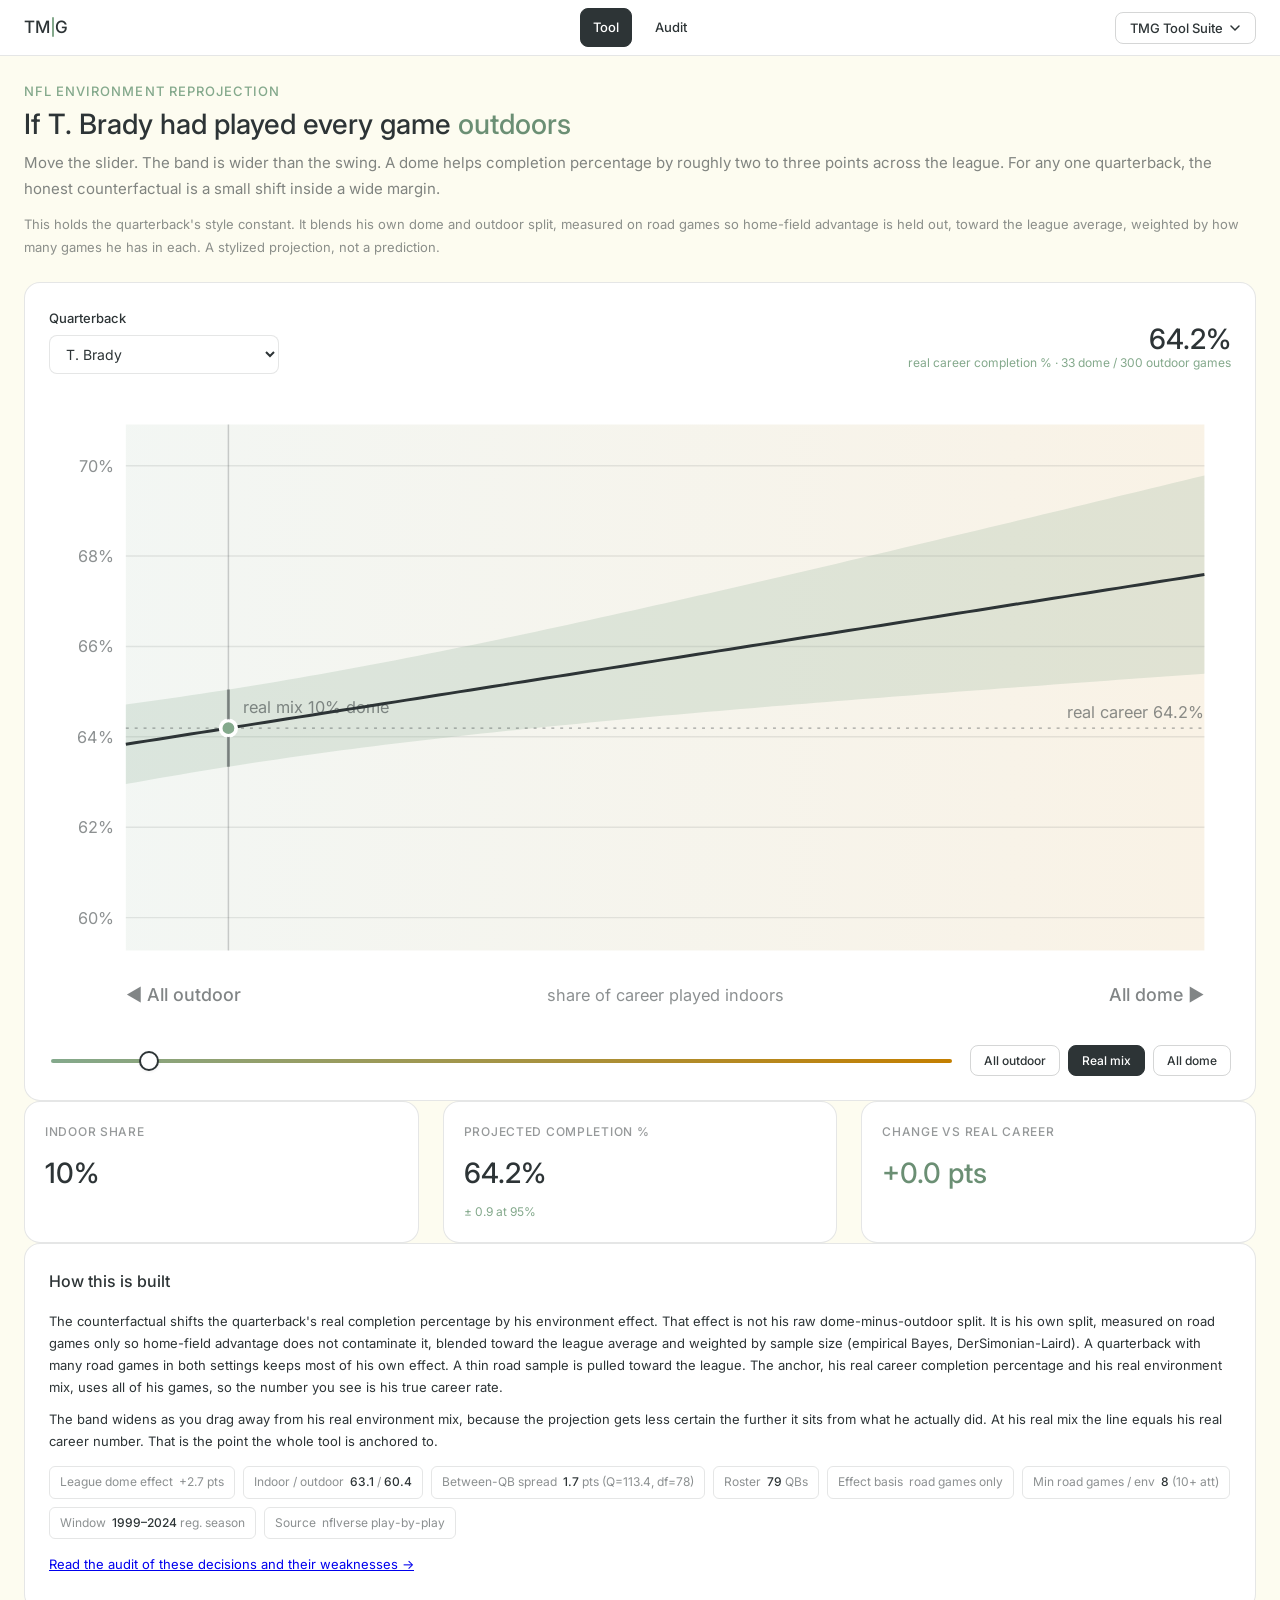
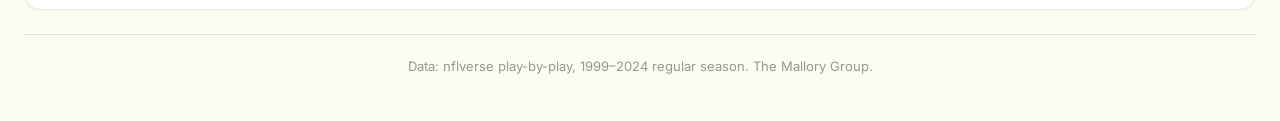
==== index.html @ bcdec2bd "Update styles for page navigation and adjust 'assume' class properties" ====
<!DOCTYPE html>
<html lang="en">
<head>
<meta charset="utf-8">
<meta name="viewport" content="width=device-width, initial-scale=1">
<title>NFL environment reprojection — The Mallory Group</title>
<link rel="preconnect" href="https://fonts.googleapis.com">
<link rel="preconnect" href="https://fonts.gstatic.com" crossorigin>
<link href="https://fonts.googleapis.com/css2?family=Inter:wght@400;500&display=swap" rel="stylesheet">

<!-- TMG design system v2.0 (tmg.css inlined for a self-contained file).
     To use the shared stylesheet instead, replace this whole <style> block with:
     <link rel="stylesheet" href="https://rmallorybpc.github.io/tmg-brand-guide/dist/tmg.css"> -->
<style id="tmg-system">
/* ============================================================
   TMG Design System — The Mallory Group
   dist/tmg.css — v2.0

   CDN usage (add to every repo <head>):
   <link rel="stylesheet" href="https://rmallorybpc.github.io/tmg-brand-guide/dist/tmg.css">

   Google Font (add above the CSS link):
   <link rel="preconnect" href="https://fonts.googleapis.com">
   <link href="https://fonts.googleapis.com/css2?family=Inter:wght@400;500&display=swap" rel="stylesheet">
   ============================================================ */


/* ── 1. Tokens ─────────────────────────────────────────────── */
:root {
  /* Palette */
  --tmg-cream:        #FDFCF0;
  --tmg-charcoal:     #2D3436;
  --tmg-sage:         #84A98C;
  --tmg-sage-hover:   #6B8F74;
  --tmg-white:        #FFFFFF;

  /* Semantic */
  --tmg-bg:           var(--tmg-cream);
  --tmg-text:         var(--tmg-charcoal);
  --tmg-accent:       var(--tmg-sage);
  --tmg-surface:      var(--tmg-white);

  /* Status */
  --tmg-success:      #2E8540;
  --tmg-warning:      #C47F00;
  --tmg-error:        #B00020;

  /* Borders */
  --tmg-border:       1px solid rgba(45, 52, 54, 0.12);
  --tmg-border-hover: 1px solid rgba(132, 169, 140, 0.50);

  /* Radii */
  --tmg-bento-radius: 16px;
  --tmg-nav-radius:   8px;
  --tmg-btn-radius:   8px;

  /* Spacing */
  --tmg-gap:          24px;
  --tmg-gap-sm:       12px;

  /* Elevation */
  --tmg-shadow-sm:    0 1px 3px rgba(45, 52, 54, 0.08);
  --tmg-shadow-md:    0 2px 8px rgba(45, 52, 54, 0.10);
}


/* ── 2. Reset & base ───────────────────────────────────────── */
*, *::before, *::after { box-sizing: border-box; }

body {
  background: var(--tmg-bg);
  color: var(--tmg-text);
  font-family: Inter, -apple-system, BlinkMacSystemFont, "Segoe UI", Roboto, "Helvetica Neue", Arial, sans-serif;
  font-size: 16px;
  line-height: 1.7;
  margin: 0;
}

:focus-visible {
  outline: 3px solid rgba(132, 169, 140, 0.40);
  outline-offset: 2px;
}

.sr-only {
  position: absolute; width: 1px; height: 1px; padding: 0;
  margin: -1px; overflow: hidden; clip: rect(0,0,0,0);
  white-space: nowrap; border: 0;
}


/* ── 3. Typography ─────────────────────────────────────────── */
.tmg-eyebrow    { font-size: 13px;  font-weight: 500; letter-spacing: 0.08em; text-transform: uppercase; color: var(--tmg-sage); margin: 0 0 4px; }
.tmg-h1         { font-size: 28px;  font-weight: 500; line-height: 1.3; color: var(--tmg-charcoal); margin: 0 0 8px; }
.tmg-h2         { font-size: 20px;  font-weight: 500; line-height: 1.3; color: var(--tmg-charcoal); margin: 0 0 6px; }
.tmg-h3         { font-size: 16px;  font-weight: 500; line-height: 1.3; color: var(--tmg-charcoal); margin: 0 0 6px; }
.tmg-body       { font-size: 16px;  font-weight: 400; line-height: 1.7; color: var(--tmg-charcoal); }
.tmg-body-sm    { font-size: 13px;  font-weight: 400; color: var(--tmg-charcoal); }
.tmg-label      { font-size: 13px;  font-weight: 500; color: var(--tmg-charcoal); }
.tmg-label-caps { font-size: 12px;  font-weight: 500; letter-spacing: 0.06em; text-transform: uppercase; color: rgba(45,52,54,0.50); }
.tmg-metric     { font-size: 28px;  font-weight: 500; color: var(--tmg-charcoal); }
.tmg-text-muted { color: rgba(45, 52, 54, 0.55); }
.tmg-text-accent{ color: var(--tmg-sage); }


/* ── 4. Navigation ─────────────────────────────────────────── */
.tmg-nav {
  position: sticky; top: 0; z-index: 100;
  background: var(--tmg-white); border-bottom: var(--tmg-border);
  padding: 0 24px; min-height: 56px;
  display: grid; grid-template-columns: 1fr auto 1fr;
  align-items: center; column-gap: 24px;
  overflow-x: auto;
}

.tmg-logo {
  justify-self: start;
  display: flex; align-items: center;
  font-size: 17px; font-weight: 500; letter-spacing: 0.02em;
  color: var(--tmg-charcoal); text-decoration: none;
}

.tmg-logo-divider {
  width: 2px; height: 20px;
  background: var(--tmg-sage); border-radius: 2px; margin: 0 1px;
}

.tmg-page-nav {
  justify-self: center;
  display: flex;
  align-items: center;
  gap: 10px;
}

.tmg-page-nav a {
  display: inline-flex;
  align-items: center;
  justify-content: center;
  padding: 7px 12px;
  border-radius: var(--tmg-btn-radius);
  border: 1px solid transparent;
  font-size: 13px;
  font-weight: 500;
  color: var(--tmg-charcoal);
  text-decoration: none;
  white-space: nowrap;
  transition: background 0.15s, border-color 0.15s, color 0.15s;
}

.tmg-page-nav a:hover {
  background: rgba(132,169,140,0.10);
  border-color: rgba(132,169,140,0.40);
  color: var(--tmg-sage-hover);
}

.tmg-page-nav a[aria-current="page"] {
  background: var(--tmg-charcoal);
  border-color: var(--tmg-charcoal);
  color: var(--tmg-white);
}

.tmg-dropdown-wrap { position: relative; justify-self: end; }

.tmg-dropdown-btn {
  background: transparent; border: 1px solid rgba(45,52,54,0.20);
  border-radius: var(--tmg-btn-radius); padding: 7px 14px;
  font-size: 13px; font-weight: 500; color: var(--tmg-charcoal);
  cursor: pointer; display: inline-flex; align-items: center; gap: 6px;
  white-space: nowrap;
  font-family: inherit; transition: background 0.15s;
}
.tmg-dropdown-btn:hover,
.tmg-dropdown-btn.open          { background: rgba(132,169,140,0.10); }
.tmg-dropdown-btn:focus-visible { outline: 3px solid rgba(132,169,140,0.35); outline-offset: 2px; }

.tmg-chevron { transition: transform 0.2s; flex-shrink: 0; }
.tmg-dropdown-btn.open .tmg-chevron { transform: rotate(180deg); }

.tmg-dropdown-menu {
  display: none; position: absolute; right: 0; top: calc(100% + 6px);
  background: var(--tmg-white); border: var(--tmg-border);
  border-radius: 10px; padding: 6px; min-width: 220px;
  z-index: 200; box-shadow: var(--tmg-shadow-md);
}
.tmg-dropdown-menu.open { display: block; }

.tmg-dropdown-menu a {
  display: block; padding: 8px 12px; border-radius: 6px;
  font-size: 13px; color: var(--tmg-charcoal); text-decoration: none;
  transition: background 0.12s, color 0.12s;
}
.tmg-dropdown-menu a:hover          { background: rgba(132,169,140,0.12); color: var(--tmg-sage-hover); }
.tmg-dropdown-menu a:focus-visible  { outline: 2px solid var(--tmg-sage); outline-offset: -2px; border-radius: 6px; }

@media (max-width: 900px) {
  .tmg-nav {
    grid-template-columns: auto 1fr auto;
    column-gap: 12px;
    padding: 0 16px;
  }

  .tmg-page-nav { gap: 8px; }

  .tmg-page-nav a,
  .tmg-dropdown-btn {
    font-size: 12px;
    padding: 6px 10px;
  }
}


/* ── 5. Layout ─────────────────────────────────────────────── */
.tmg-page {
  background: var(--tmg-bg);
  min-height: 100vh;
  padding: var(--tmg-gap);
}

.tmg-container {
  max-width: 1280px;
  margin: 0 auto;
}

.tmg-bento-grid {
  display: grid;
  grid-template-columns: repeat(auto-fit, minmax(280px, 1fr));
  gap: var(--tmg-gap);
}

.tmg-page-header { margin-bottom: var(--tmg-gap); }
.tmg-page-title  { font-size: 28px; font-weight: 500; color: var(--tmg-charcoal); margin: 0 0 8px; line-height: 1.3; }
.tmg-page-desc   { font-size: 15px; color: rgba(45,52,54,0.60); margin: 0; }

.tmg-footer {
  padding: 20px 24px; text-align: center;
  font-size: 13px; color: rgba(45,52,54,0.50);
  border-top: var(--tmg-border); margin-top: var(--tmg-gap);
}


/* ── 6. Cards ──────────────────────────────────────────────── */
.tmg-card {
  background: var(--tmg-white);
  border: var(--tmg-border);
  border-radius: var(--tmg-bento-radius);
  padding: 20px;
}

.tmg-card-wide {
  background: var(--tmg-white);
  border: var(--tmg-border);
  border-radius: var(--tmg-bento-radius);
  padding: 24px;
  grid-column: 1 / -1;
}

.tmg-card-label { font-size: 12px; font-weight: 500; text-transform: uppercase; letter-spacing: 0.06em; color: rgba(45,52,54,0.50); margin: 0 0 8px; }
.tmg-card-title { font-size: 16px; font-weight: 500; color: var(--tmg-charcoal); margin: 0 0 14px; }
.tmg-card-value { font-size: 28px; font-weight: 500; color: var(--tmg-charcoal); margin: 0 0 4px; }
.tmg-card-sub   { font-size: 12px; color: var(--tmg-sage); margin: 0; }
.tmg-trend-up   { color: var(--tmg-success); font-size: 13px; font-weight: 500; }
.tmg-trend-down { color: var(--tmg-error);   font-size: 13px; font-weight: 500; }


/* ── 7. Buttons ────────────────────────────────────────────── */
.tmg-btn {
  background: var(--tmg-charcoal); color: var(--tmg-white);
  border: none; border-radius: var(--tmg-btn-radius);
  padding: 10px 16px; font-size: 13px; font-weight: 500;
  cursor: pointer; display: inline-flex; align-items: center; gap: 6px;
  font-family: inherit; transition: background 0.15s;
}
.tmg-btn:hover          { background: #3D4446; }
.tmg-btn:active         { transform: scale(0.98); }
.tmg-btn:focus-visible  { outline: 3px solid rgba(45,52,54,0.20); outline-offset: 2px; }

.tmg-btn-ghost {
  background: transparent; color: var(--tmg-charcoal);
  border: 1px solid rgba(45,52,54,0.20); border-radius: var(--tmg-btn-radius);
  padding: 10px 16px; font-size: 13px; font-weight: 500;
  cursor: pointer; display: inline-flex; align-items: center; gap: 6px;
  font-family: inherit; transition: border-color 0.15s, color 0.15s;
}
.tmg-btn-ghost:hover         { border-color: var(--tmg-sage); color: var(--tmg-sage-hover); }
.tmg-btn-ghost:active        { transform: scale(0.98); }
.tmg-btn-ghost:focus-visible { outline: 3px solid rgba(132,169,140,0.35); outline-offset: 2px; }


/* ── 8. Tables ─────────────────────────────────────────────── */
.tmg-table { width: 100%; border-collapse: collapse; font-size: 13px; }

.tmg-table th {
  background: rgba(132,169,140,0.15); color: var(--tmg-charcoal);
  font-weight: 500; font-size: 12px; text-transform: uppercase;
  letter-spacing: 0.04em; padding: 9px 14px; text-align: left;
  border-bottom: 1px solid rgba(132,169,140,0.25);
}

.tmg-table td {
  padding: 9px 14px;
  border-bottom: 1px solid rgba(45,52,54,0.07);
  color: var(--tmg-charcoal);
}

.tmg-table tr:last-child td { border-bottom: none; }
.tmg-table tr:hover td      { background: rgba(132,169,140,0.04); }


/* ── 9. Form inputs ────────────────────────────────────────── */
.tmg-input,
.tmg-select,
.tmg-textarea {
  width: 100%; background: var(--tmg-white); color: var(--tmg-charcoal);
  border: var(--tmg-border); border-radius: var(--tmg-btn-radius);
  padding: 9px 12px; font-size: 14px; font-family: inherit;
  transition: border-color 0.15s, box-shadow 0.15s; box-sizing: border-box;
}
.tmg-input:focus,
.tmg-select:focus,
.tmg-textarea:focus {
  outline: none; border-color: var(--tmg-sage);
  box-shadow: 0 0 0 3px rgba(132,169,140,0.15);
}
.tmg-input::placeholder { color: rgba(45,52,54,0.35); }

.tmg-field-label {
  display: block; font-size: 13px; font-weight: 500;
  color: var(--tmg-charcoal); margin-bottom: 6px;
}

</style>

<!-- Page-specific styles. No body background, color, or font-family here: tmg.css owns those. -->
<style>
  .env       { color: var(--tmg-warning); }   /* dome */
  .env.out   { color: var(--tmg-sage-hover); } /* outdoor */

  .assume { font-size: 13px; color: rgba(45,52,54,0.55); max-width: none; margin: 12px 0 0; }

  .controls { display: flex; flex-wrap: wrap; gap: 16px 24px; align-items: flex-end; margin-bottom: 18px; }
  .field    { min-width: 230px; }
  .real     { margin-left: auto; text-align: right; }
  .real #real-comp { line-height: 1; }
  @media (max-width: 560px){ .real { margin-left: 0; text-align: left; } }

  svg#chart { display: block; width: 100%; height: auto; }
  .axlabel { font-family: Inter, sans-serif; font-size: 11px; fill: rgba(45,52,54,0.55); }
  .axend   { font-family: Inter, sans-serif; font-weight: 500; font-size: 12px; fill: rgba(45,52,54,0.60); }
  .reftext { font-family: Inter, sans-serif; font-size: 11px; fill: rgba(45,52,54,0.55); }

  .sliderrow { display: flex; align-items: center; gap: 16px; flex-wrap: wrap; margin-top: 18px; }
  #slider {
    -webkit-appearance: none; appearance: none; flex: 1; min-width: 180px;
    height: 4px; border-radius: 3px; cursor: pointer;
    background: linear-gradient(90deg, var(--tmg-sage), var(--tmg-warning));
  }
  #slider::-webkit-slider-thumb {
    -webkit-appearance: none; width: 20px; height: 20px; border-radius: 50%;
    background: #fff; border: 2px solid var(--tmg-charcoal); box-shadow: var(--tmg-shadow-sm); cursor: pointer;
  }
  #slider::-moz-range-thumb {
    width: 20px; height: 20px; border-radius: 50%;
    background: #fff; border: 2px solid var(--tmg-charcoal); cursor: pointer;
  }
  .chips { display: flex; gap: 8px; flex-wrap: wrap; }
  .chip  { padding: 7px 13px; font-size: 12px; }
  .chip[aria-pressed="true"] { background: var(--tmg-charcoal); color: #fff; border-color: var(--tmg-charcoal); }

  #ro-delta { color: var(--tmg-sage-hover); }

  .facts { display: flex; flex-wrap: wrap; gap: 8px; margin-top: 14px; }
  .fact  { font-size: 12px; color: rgba(45,52,54,0.55); border: var(--tmg-border); border-radius: 6px; padding: 5px 10px; }
  .fact b { color: var(--tmg-charcoal); font-weight: 500; }

  .method-note { margin-top: 0; }
  .method-note p { margin: 0 0 10px; }
</style>
</head>
<body>

<nav class="tmg-nav" role="banner">
  <div class="tmg-logo" aria-label="The Mallory Group">
    <span>TM</span>
    <div class="tmg-logo-divider" aria-hidden="true"></div>
    <span>G</span>
  </div>
  <div class="tmg-page-nav" aria-label="Page navigation">
    <a href="index.html" aria-current="page">Tool</a>
    <a href="audit.html">Audit</a>
  </div>
  <div class="tmg-dropdown-wrap">
    <button class="tmg-dropdown-btn" id="tmgDdBtn"
            aria-haspopup="true" aria-expanded="false" aria-controls="tmgDdMenu">
      TMG Tool Suite
      <svg class="tmg-chevron" viewBox="0 0 12 12" fill="none" width="12" height="12" aria-hidden="true">
        <path d="M2 4l4 4 4-4" stroke="currentColor" stroke-width="1.5" stroke-linecap="round"/>
      </svg>
    </button>
    <div class="tmg-dropdown-menu" id="tmgDdMenu" role="menu">
      <a href="https://rmallorybpc.github.io/nhl-free-agency-research/welcome.html" target="_blank" rel="noreferrer" role="menuitem">NHL Free Agency Research</a>
      <a href="https://rmallorybpc.github.io/nflanalysis/dashboard/src/findings.html?season=2022&team_id=PHI" target="_blank" rel="noreferrer" role="menuitem">NFL Analysis</a>
      <a href="https://rmallorybpc.github.io/nba-research-project/" target="_blank" rel="noreferrer" role="menuitem">NBA Supermax Research</a>
      <a href="https://rmallorybpc.github.io/nhl-play-for-contract/" target="_blank" rel="noreferrer" role="menuitem">NHL Play for Contract</a>
      <a href="https://rmallorybpc.github.io/talent-portability-research/" target="_blank" rel="noreferrer" role="menuitem">Talent Portability Research</a>
      <a href="https://rmallorybpc.github.io/external-hire-premium/" target="_blank" rel="noreferrer" role="menuitem">External Hire Premium</a>
      <a href="https://rmallorybpc.github.io/nfl-coach-continuity/" target="_blank" rel="noreferrer" role="menuitem">NFL Coach Continuity</a>
      <a href="https://rmallorybpc.github.io/recipes/" target="_blank" rel="noreferrer" role="menuitem">Recipe Book</a>
      <a href="https://rmallorybpc.github.io/pdf-multi-agent-analysis/" target="_blank" rel="noreferrer" role="menuitem">PDF Multi-Agent Analysis</a>
      <a href="https://content-integrity-audit.pages.dev/" target="_blank" rel="noreferrer" role="menuitem">Content Integrity</a>
      <a href="https://rmallorybpc.github.io/housing-market-intel/" target="_blank" rel="noreferrer" role="menuitem">Housing Market Intel</a>
      <a href="https://rmallorybpc.github.io/real-estate-report/" target="_blank" rel="noreferrer" role="menuitem">Real Estate Report</a>
    </div>
  </div>
</nav>

<div class="tmg-page tmg-container">

  <div class="tmg-page-header">
    <p class="tmg-eyebrow">NFL environment reprojection</p>
    <h1 class="tmg-page-title" id="headline">If <span id="hl-name">Tom Brady</span> had played every game <span id="hl-env" class="env">in a dome</span></h1>
    <p class="tmg-page-desc">Move the slider. The band is wider than the swing. A dome helps completion percentage by roughly two to three points across the league. For any one quarterback, the honest counterfactual is a small shift inside a wide margin.</p>
    <p class="assume">This holds the quarterback's style constant. It blends his own dome and outdoor split, measured on road games so home-field advantage is held out, toward the league average, weighted by how many games he has in each. A stylized projection, not a prediction.</p>
  </div>

  <div class="tmg-card-wide" role="region" aria-label="Counterfactual completion chart">
    <div class="controls">
      <div class="field">
        <label class="tmg-field-label" for="qb">Quarterback</label>
        <select id="qb" class="tmg-select" aria-label="Choose a quarterback"></select>
      </div>
      <div class="real">
        <div class="tmg-metric" id="real-comp">--</div>
        <div class="tmg-card-sub" id="real-sub">real career completion %</div>
      </div>
    </div>
    <svg id="chart" viewBox="0 0 800 430" role="img" aria-label="Projected completion percentage across environment mix, with an uncertainty band that narrows at the quarterback's real environment mix"></svg>
    <div class="sliderrow">
      <input id="slider" type="range" min="0" max="100" value="50" step="1" aria-label="Share of career played indoors">
      <div class="chips" role="group" aria-label="Quick set environment">
        <button class="chip tmg-btn-ghost" data-set="out">All outdoor</button>
        <button class="chip tmg-btn-ghost" data-set="real">Real mix</button>
        <button class="chip tmg-btn-ghost" data-set="dome">All dome</button>
      </div>
    </div>
  </div>

  <div class="tmg-bento-grid">
    <div class="tmg-card" role="group" aria-label="Indoor share">
      <div class="tmg-card-label">Indoor share</div>
      <div class="tmg-card-value" id="ro-share">--</div>
    </div>
    <div class="tmg-card" role="group" aria-label="Projected completion percentage">
      <div class="tmg-card-label">Projected completion %</div>
      <div class="tmg-card-value" id="ro-proj">--</div>
      <div class="tmg-card-sub" id="ro-band"></div>
    </div>
    <div class="tmg-card" role="group" aria-label="Change versus real career">
      <div class="tmg-card-label">Change vs real career</div>
      <div class="tmg-card-value" id="ro-delta">--</div>
    </div>
  </div>

  <div class="tmg-card-wide method-note">
    <h2 class="tmg-card-title">How this is built</h2>
    <p class="tmg-body-sm">The counterfactual shifts the quarterback's real completion percentage by his environment effect. That effect is not his raw dome-minus-outdoor split. It is his own split, measured on road games only so home-field advantage does not contaminate it, blended toward the league average and weighted by sample size (empirical Bayes, DerSimonian-Laird). A quarterback with many road games in both settings keeps most of his own effect. A thin road sample is pulled toward the league. The anchor, his real career completion percentage and his real environment mix, uses all of his games, so the number you see is his true career rate.</p>
    <p class="tmg-body-sm">The band widens as you drag away from his real environment mix, because the projection gets less certain the further it sits from what he actually did. At his real mix the line equals his real career number. That is the point the whole tool is anchored to.</p>
    <div class="facts" id="facts"></div>
    <p class="tmg-body-sm" style="margin-top:14px"><a href="audit.html">Read the audit of these decisions and their weaknesses &#8594;</a></p>
  </div>

  <footer class="tmg-footer">Data: nflverse play-by-play, 1999&ndash;2024 regular season. The Mallory Group.</footer>
</div>

<script>
// TMG global nav dropdown (brand guide section 6)
(function () {
  const btn  = document.getElementById('tmgDdBtn');
  const menu = document.getElementById('tmgDdMenu');
  if (!btn || !menu) return;
  btn.addEventListener('click', function (e) {
    e.stopPropagation();
    const isOpen = menu.classList.toggle('open');
    btn.classList.toggle('open', isOpen);
    btn.setAttribute('aria-expanded', String(isOpen));
  });
  document.addEventListener('click', function () {
    menu.classList.remove('open'); btn.classList.remove('open');
    btn.setAttribute('aria-expanded', 'false');
  });
  document.addEventListener('keydown', function (e) {
    if (e.key === 'Escape') {
      menu.classList.remove('open'); btn.classList.remove('open');
      btn.setAttribute('aria-expanded', 'false'); btn.focus();
    }
  });
})();
</script>

<script>
const MODEL = {
 "meta": {
  "season_start": 1999,
  "season_end": 2024,
  "min_att_per_game": 10,
  "min_games_per_env": 8,
  "road_only": true,
  "season_type": "regular season",
  "n_players": 79
 },
 "league": {
  "c_in": 0.6306,
  "c_out": 0.60399,
  "d_league": 0.02661,
  "var_between": 0.00028615482370681727,
  "sd_between": 0.01692,
  "Q": 113.4,
  "Q_df": 78
 },
 "players": [
  {
   "id": "00-0019596",
   "name": "T.Brady",
   "c_all": 0.64193,
   "p_in": 0.0951,
   "c_in_obs": 0.67857,
   "c_out_obs": 0.63193,
   "d_obs": 0.04664,
   "d_hat": 0.03756,
   "se_dhat": 0.01139,
   "se_c_all": 0.00436,
   "w": 0.547,
   "games_in": 33,
   "games_out": 300,
   "rd_in": 33,
   "rd_out": 134
  },
  {
   "id": "00-0020531",
   "name": "D.Brees",
   "c_all": 0.67588,
   "p_in": 0.5577,
   "c_in_obs": 0.68161,
   "c_out_obs": 0.66004,
   "d_obs": 0.02157,
   "d_hat": 0.02366,
   "se_dhat": 0.01088,
   "se_c_all": 0.00455,
   "w": 0.586,
   "games_in": 153,
   "games_out": 131,
   "rd_in": 39,
   "rd_out": 101
  },
  {
   "id": "00-0010346",
   "name": "P.Manning",
   "c_all": 0.65701,
   "p_in": 0.4086,
   "c_in_obs": 0.69055,
   "c_out_obs": 0.64424,
   "d_obs": 0.04631,
   "d_hat": 0.03501,
   "se_dhat": 0.01281,
   "se_c_all": 0.00506,
   "w": 0.426,
   "games_in": 104,
   "games_out": 142,
   "rd_in": 18,
   "rd_out": 106
  },
  {
   "id": "00-0022924",
   "name": "B.Roethlisberger",
   "c_all": 0.64107,
   "p_in": 0.0755,
   "c_in_obs": 0.66459,
   "c_out_obs": 0.63008,
   "d_obs": 0.03451,
   "d_hat": 0.02985,
   "se_dhat": 0.01299,
   "se_c_all": 0.00521,
   "w": 0.41,
   "games_in": 20,
   "games_out": 229,
   "rd_in": 20,
   "rd_out": 105
  },
  {
   "id": "00-0026143",
   "name": "M.Ryan",
   "c_all": 0.65323,
   "p_in": 0.5673,
   "c_in_obs": 0.64116,
   "c_out_obs": 0.6388,
   "d_obs": 0.00236,
   "d_hat": 0.01344,
   "se_dhat": 0.01143,
   "se_c_all": 0.00517,
   "w": 0.543,
   "games_in": 132,
   "games_out": 100,
   "rd_in": 36,
   "rd_out": 84
  },
  {
   "id": "00-0023459",
   "name": "A.Rodgers",
   "c_all": 0.64847,
   "p_in": 0.1752,
   "c_in_obs": 0.66068,
   "c_out_obs": 0.62152,
   "d_obs": 0.03915,
   "d_hat": 0.03343,
   "se_dhat": 0.01142,
   "se_c_all": 0.00525,
   "w": 0.544,
   "games_in": 42,
   "games_out": 198,
   "rd_in": 42,
   "rd_out": 80
  },
  {
   "id": "00-0026498",
   "name": "M.Stafford",
   "c_all": 0.63089,
   "p_in": 0.661,
   "c_in_obs": 0.63572,
   "c_out_obs": 0.61804,
   "d_obs": 0.01768,
   "d_hat": 0.02199,
   "se_dhat": 0.01175,
   "se_c_all": 0.00533,
   "w": 0.517,
   "games_in": 146,
   "games_out": 75,
   "rd_in": 35,
   "rd_out": 75
  },
  {
   "id": "00-0022942",
   "name": "P.Rivers",
   "c_all": 0.64687,
   "p_in": 0.0956,
   "c_in_obs": 0.64188,
   "c_out_obs": 0.63908,
   "d_obs": 0.0028,
   "d_hat": 0.01809,
   "se_dhat": 0.01356,
   "se_c_all": 0.00529,
   "w": 0.358,
   "games_in": 22,
   "games_out": 219,
   "rd_in": 14,
   "rd_out": 106
  },
  {
   "id": "00-0022803",
   "name": "E.Manning",
   "c_all": 0.60209,
   "p_in": 0.1287,
   "c_in_obs": 0.65583,
   "c_out_obs": 0.59234,
   "d_obs": 0.06349,
   "d_hat": 0.04467,
   "se_dhat": 0.01209,
   "se_c_all": 0.00543,
   "w": 0.49,
   "games_in": 29,
   "games_out": 205,
   "rd_in": 29,
   "rd_out": 87
  },
  {
   "id": "00-0026158",
   "name": "J.Flacco",
   "c_all": 0.61534,
   "p_in": 0.0998,
   "c_in_obs": 0.58639,
   "c_out_obs": 0.60932,
   "d_obs": -0.02293,
   "d_hat": 0.00872,
   "se_dhat": 0.01352,
   "se_c_all": 0.00592,
   "w": 0.361,
   "games_in": 18,
   "games_out": 173,
   "rd_in": 15,
   "rd_out": 80
  },
  {
   "id": "00-0005106",
   "name": "B.Favre",
   "c_all": 0.61911,
   "p_in": 0.2348,
   "c_in_obs": 0.65478,
   "c_out_obs": 0.60235,
   "d_obs": 0.05243,
   "d_hat": 0.0388,
   "se_dhat": 0.01229,
   "se_c_all": 0.00606,
   "w": 0.472,
   "games_in": 41,
   "games_out": 146,
   "rd_in": 28,
   "rd_out": 66
  },
  {
   "id": "00-0021429",
   "name": "C.Palmer",
   "c_all": 0.62286,
   "p_in": 0.2695,
   "c_in_obs": 0.62416,
   "c_out_obs": 0.6133,
   "d_obs": 0.01086,
   "d_hat": 0.02079,
   "se_dhat": 0.01343,
   "se_c_all": 0.0061,
   "w": 0.37,
   "games_in": 47,
   "games_out": 133,
   "rd_in": 17,
   "rd_out": 72
  },
  {
   "id": "00-0029263",
   "name": "R.Wilson",
   "c_all": 0.64432,
   "p_in": 0.1641,
   "c_in_obs": 0.64813,
   "c_out_obs": 0.65073,
   "d_obs": -0.0026,
   "d_hat": 0.01322,
   "se_dhat": 0.01245,
   "se_c_all": 0.00617,
   "w": 0.458,
   "games_in": 33,
   "games_out": 166,
   "rd_in": 33,
   "rd_out": 68
  },
  {
   "id": "00-0031280",
   "name": "D.Carr",
   "c_all": 0.64817,
   "p_in": 0.3268,
   "c_in_obs": 0.64387,
   "c_out_obs": 0.6333,
   "d_obs": 0.01057,
   "d_hat": 0.02021,
   "se_dhat": 0.01311,
   "se_c_all": 0.00627,
   "w": 0.399,
   "games_in": 57,
   "games_out": 111,
   "rd_in": 22,
   "rd_out": 64
  },
  {
   "id": "00-0029604",
   "name": "K.Cousins",
   "c_all": 0.66608,
   "p_in": 0.4579,
   "c_in_obs": 0.67625,
   "c_out_obs": 0.64829,
   "d_obs": 0.02796,
   "d_hat": 0.02719,
   "se_dhat": 0.01281,
   "se_c_all": 0.00628,
   "w": 0.426,
   "games_in": 74,
   "games_out": 87,
   "rd_in": 23,
   "rd_out": 57
  },
  {
   "id": "00-0027973",
   "name": "A.Dalton",
   "c_all": 0.62489,
   "p_in": 0.1551,
   "c_in_obs": 0.6673,
   "c_out_obs": 0.61445,
   "d_obs": 0.05285,
   "d_hat": 0.03591,
   "se_dhat": 0.01359,
   "se_c_all": 0.00646,
   "w": 0.355,
   "games_in": 27,
   "games_out": 142,
   "rd_in": 15,
   "rd_out": 69
  },
  {
   "id": "00-0011022",
   "name": "D.McNabb",
   "c_all": 0.58821,
   "p_in": 0.0933,
   "c_in_obs": 0.61205,
   "c_out_obs": 0.57578,
   "d_obs": 0.03626,
   "d_hat": 0.02947,
   "se_dhat": 0.0142,
   "se_c_all": 0.00671,
   "w": 0.296,
   "games_in": 15,
   "games_out": 147,
   "rd_in": 12,
   "rd_out": 68
  },
  {
   "id": "00-0007091",
   "name": "M.Hasselbeck",
   "c_all": 0.60393,
   "p_in": 0.1975,
   "c_in_obs": 0.62346,
   "c_out_obs": 0.58306,
   "d_obs": 0.0404,
   "d_hat": 0.03257,
   "se_dhat": 0.01275,
   "se_c_all": 0.00673,
   "w": 0.432,
   "games_in": 31,
   "games_out": 132,
   "rd_in": 29,
   "rd_out": 57
  },
  {
   "id": "00-0023436",
   "name": "A.Smith",
   "c_all": 0.62474,
   "p_in": 0.1555,
   "c_in_obs": 0.63197,
   "c_out_obs": 0.61737,
   "d_obs": 0.0146,
   "d_hat": 0.02169,
   "se_dhat": 0.013,
   "se_c_all": 0.00672,
   "w": 0.41,
   "games_in": 27,
   "games_out": 143,
   "rd_in": 27,
   "rd_out": 61
  },
  {
   "id": "00-0023682",
   "name": "R.Fitzpatrick",
   "c_all": 0.6066,
   "p_in": 0.1875,
   "c_in_obs": 0.60963,
   "c_out_obs": 0.6028,
   "d_obs": 0.00684,
   "d_hat": 0.01959,
   "se_dhat": 0.01358,
   "se_c_all": 0.00689,
   "w": 0.355,
   "games_in": 30,
   "games_out": 125,
   "rd_in": 19,
   "rd_out": 60
  },
  {
   "id": "00-0024226",
   "name": "J.Cutler",
   "c_all": 0.61722,
   "p_in": 0.1441,
   "c_in_obs": 0.62006,
   "c_out_obs": 0.60536,
   "d_obs": 0.0147,
   "d_hat": 0.02212,
   "se_dhat": 0.01335,
   "se_c_all": 0.00693,
   "w": 0.378,
   "games_in": 21,
   "games_out": 128,
   "rd_in": 21,
   "rd_out": 50
  },
  {
   "id": "00-0029701",
   "name": "R.Tannehill",
   "c_all": 0.64158,
   "p_in": 0.1052,
   "c_in_obs": 0.63347,
   "c_out_obs": 0.64259,
   "d_obs": -0.00912,
   "d_hat": 0.01488,
   "se_dhat": 0.01386,
   "se_c_all": 0.00694,
   "w": 0.328,
   "games_in": 17,
   "games_out": 135,
   "rd_in": 17,
   "rd_out": 57
  },
  {
   "id": "00-0003292",
   "name": "K.Collins",
   "c_all": 0.5691,
   "p_in": 0.1086,
   "c_in_obs": 0.63229,
   "c_out_obs": 0.55829,
   "d_obs": 0.074,
   "d_hat": 0.04109,
   "se_dhat": 0.0141,
   "se_c_all": 0.0072,
   "w": 0.306,
   "games_in": 16,
   "games_out": 123,
   "rd_in": 14,
   "rd_out": 57
  },
  {
   "id": "00-0033106",
   "name": "J.Goff",
   "c_all": 0.6533,
   "p_in": 0.4743,
   "c_in_obs": 0.66878,
   "c_out_obs": 0.62193,
   "d_obs": 0.04685,
   "d_hat": 0.03462,
   "se_dhat": 0.01315,
   "se_c_all": 0.00697,
   "w": 0.396,
   "games_in": 64,
   "games_out": 70,
   "rd_in": 23,
   "rd_out": 43
  },
  {
   "id": "00-0027939",
   "name": "C.Newton",
   "c_all": 0.59719,
   "p_in": 0.1875,
   "c_in_obs": 0.61593,
   "c_out_obs": 0.5863,
   "d_obs": 0.02963,
   "d_hat": 0.02779,
   "se_dhat": 0.01321,
   "se_c_all": 0.00732,
   "w": 0.39,
   "games_in": 27,
   "games_out": 118,
   "rd_in": 27,
   "rd_out": 44
  },
  {
   "id": "00-0021678",
   "name": "T.Romo",
   "c_all": 0.65119,
   "p_in": 0.3922,
   "c_in_obs": 0.6768,
   "c_out_obs": 0.64475,
   "d_obs": 0.03204,
   "d_hat": 0.02814,
   "se_dhat": 0.01434,
   "se_c_all": 0.00724,
   "w": 0.281,
   "games_in": 48,
   "games_out": 78,
   "rd_in": 11,
   "rd_out": 53
  },
  {
   "id": "00-0009311",
   "name": "J.Kitna",
   "c_all": 0.60061,
   "p_in": 0.3526,
   "c_in_obs": 0.6618,
   "c_out_obs": 0.58978,
   "d_obs": 0.07202,
   "d_hat": 0.04098,
   "se_dhat": 0.01399,
   "se_c_all": 0.00753,
   "w": 0.316,
   "games_in": 44,
   "games_out": 82,
   "rd_in": 14,
   "rd_out": 49
  },
  {
   "id": "00-0033873",
   "name": "P.Mahomes",
   "c_all": 0.66412,
   "p_in": 0.1442,
   "c_in_obs": 0.68159,
   "c_out_obs": 0.67425,
   "d_obs": 0.00734,
   "d_hat": 0.01966,
   "se_dhat": 0.01352,
   "se_c_all": 0.0073,
   "w": 0.361,
   "games_in": 15,
   "games_out": 97,
   "rd_in": 15,
   "rd_out": 42
  },
  {
   "id": "00-0033077",
   "name": "D.Prescott",
   "c_all": 0.66571,
   "p_in": 0.5719,
   "c_in_obs": 0.68593,
   "c_out_obs": 0.64935,
   "d_obs": 0.03658,
   "d_hat": 0.02958,
   "se_dhat": 0.01418,
   "se_c_all": 0.00731,
   "w": 0.298,
   "games_in": 71,
   "games_out": 50,
   "rd_in": 13,
   "rd_out": 47
  },
  {
   "id": "00-0017200",
   "name": "K.Warner",
   "c_all": 0.65444,
   "p_in": 0.4406,
   "c_in_obs": 0.65764,
   "c_out_obs": 0.64072,
   "d_obs": 0.01692,
   "d_hat": 0.02341,
   "se_dhat": 0.01384,
   "se_c_all": 0.00751,
   "w": 0.331,
   "games_in": 55,
   "games_out": 62,
   "rd_in": 19,
   "rd_out": 46
  },
  {
   "id": "00-0005755",
   "name": "J.Garcia",
   "c_all": 0.61421,
   "p_in": 0.1943,
   "c_in_obs": 0.62081,
   "c_out_obs": 0.61293,
   "d_obs": 0.00788,
   "d_hat": 0.02045,
   "se_dhat": 0.01386,
   "se_c_all": 0.00805,
   "w": 0.329,
   "games_in": 23,
   "games_out": 94,
   "rd_in": 19,
   "rd_out": 38
  },
  {
   "id": "00-0034857",
   "name": "J.Allen",
   "c_all": 0.63054,
   "p_in": 0.1301,
   "c_in_obs": 0.66368,
   "c_out_obs": 0.62991,
   "d_obs": 0.03377,
   "d_hat": 0.02877,
   "se_dhat": 0.01413,
   "se_c_all": 0.00801,
   "w": 0.302,
   "games_in": 15,
   "games_out": 94,
   "rd_in": 14,
   "rd_out": 40
  },
  {
   "id": "00-0034855",
   "name": "B.Mayfield",
   "c_all": 0.63126,
   "p_in": 0.1674,
   "c_in_obs": 0.66012,
   "c_out_obs": 0.60887,
   "d_obs": 0.05124,
   "d_hat": 0.03425,
   "se_dhat": 0.01405,
   "se_c_all": 0.00825,
   "w": 0.31,
   "games_in": 18,
   "games_out": 88,
   "rd_in": 16,
   "rd_out": 38
  },
  {
   "id": "00-0011024",
   "name": "S.McNair",
   "c_all": 0.61349,
   "p_in": 0.073,
   "c_in_obs": 0.65462,
   "c_out_obs": 0.59472,
   "d_obs": 0.0599,
   "d_hat": 0.03363,
   "se_dhat": 0.01503,
   "se_c_all": 0.00834,
   "w": 0.211,
   "games_in": 9,
   "games_out": 103,
   "rd_in": 9,
   "rd_out": 48
  },
  {
   "id": "00-0008442",
   "name": "B.Johnson",
   "c_all": 0.61343,
   "p_in": 0.2455,
   "c_in_obs": 0.59615,
   "c_out_obs": 0.61506,
   "d_obs": -0.01891,
   "d_hat": 0.01357,
   "se_dhat": 0.01429,
   "se_c_all": 0.00837,
   "w": 0.287,
   "games_in": 26,
   "games_out": 76,
   "rd_in": 14,
   "rd_out": 37
  },
  {
   "id": "00-0032950",
   "name": "C.Wentz",
   "c_all": 0.62086,
   "p_in": 0.177,
   "c_in_obs": 0.64456,
   "c_out_obs": 0.59798,
   "d_obs": 0.04658,
   "d_hat": 0.0319,
   "se_dhat": 0.0145,
   "se_c_all": 0.00838,
   "w": 0.265,
   "games_in": 18,
   "games_out": 77,
   "rd_in": 11,
   "rd_out": 37
  },
  {
   "id": "00-0029668",
   "name": "A.Luck",
   "c_all": 0.60478,
   "p_in": 0.4487,
   "c_in_obs": 0.55758,
   "c_out_obs": 0.60583,
   "d_obs": -0.04826,
   "d_hat": 0.00894,
   "se_dhat": 0.01479,
   "se_c_all": 0.0085,
   "w": 0.236,
   "games_in": 40,
   "games_out": 46,
   "rd_in": 9,
   "rd_out": 34
  },
  {
   "id": "00-0022787",
   "name": "M.Schaub",
   "c_all": 0.64132,
   "p_in": 0.4196,
   "c_in_obs": 0.62069,
   "c_out_obs": 0.64877,
   "d_obs": -0.02808,
   "d_hat": 0.01274,
   "se_dhat": 0.01461,
   "se_c_all": 0.00835,
   "w": 0.254,
   "games_in": 41,
   "games_out": 57,
   "rd_in": 9,
   "rd_out": 41
  },
  {
   "id": "00-0003739",
   "name": "D.Culpepper",
   "c_all": 0.62804,
   "p_in": 0.5812,
   "c_in_obs": 0.66897,
   "c_out_obs": 0.59564,
   "d_obs": 0.07332,
   "d_hat": 0.04012,
   "se_dhat": 0.01426,
   "se_c_all": 0.00854,
   "w": 0.289,
   "games_in": 61,
   "games_out": 41,
   "rd_in": 14,
   "rd_out": 37
  },
  {
   "id": "00-0031503",
   "name": "J.Winston",
   "c_all": 0.60739,
   "p_in": 0.227,
   "c_in_obs": 0.6028,
   "c_out_obs": 0.62473,
   "d_obs": -0.02193,
   "d_hat": 0.01137,
   "se_dhat": 0.01401,
   "se_c_all": 0.00864,
   "w": 0.314,
   "games_in": 23,
   "games_out": 70,
   "rd_in": 19,
   "rd_out": 28
  },
  {
   "id": "00-0020245",
   "name": "M.Vick",
   "c_all": 0.56119,
   "p_in": 0.4245,
   "c_in_obs": 0.50959,
   "c_out_obs": 0.56798,
   "d_obs": -0.05838,
   "d_hat": 0.00319,
   "se_dhat": 0.0144,
   "se_c_all": 0.00886,
   "w": 0.276,
   "games_in": 52,
   "games_out": 62,
   "rd_in": 17,
   "rd_out": 41
  },
  {
   "id": "00-0027854",
   "name": "S.Bradford",
   "c_all": 0.62374,
   "p_in": 0.5609,
   "c_in_obs": 0.63551,
   "c_out_obs": 0.60141,
   "d_obs": 0.03411,
   "d_hat": 0.02862,
   "se_dhat": 0.01447,
   "se_c_all": 0.00888,
   "w": 0.268,
   "games_in": 46,
   "games_out": 37,
   "rd_in": 12,
   "rd_out": 29
  },
  {
   "id": "00-0001823",
   "name": "A.Brooks",
   "c_all": 0.56254,
   "p_in": 0.5511,
   "c_in_obs": 0.57468,
   "c_out_obs": 0.54715,
   "d_obs": 0.02753,
   "d_hat": 0.02685,
   "se_dhat": 0.01461,
   "se_c_all": 0.0091,
   "w": 0.254,
   "games_in": 49,
   "games_out": 41,
   "rd_in": 11,
   "rd_out": 34
  },
  {
   "id": "00-0036355",
   "name": "J.Herbert",
   "c_all": 0.66134,
   "p_in": 0.6709,
   "c_in_obs": 0.68333,
   "c_out_obs": 0.65393,
   "d_obs": 0.02941,
   "d_hat": 0.02744,
   "se_dhat": 0.01421,
   "se_c_all": 0.00873,
   "w": 0.295,
   "games_in": 52,
   "games_out": 27,
   "rd_in": 12,
   "rd_out": 27
  },
  {
   "id": "00-0004161",
   "name": "J.Delhomme",
   "c_all": 0.59187,
   "p_in": 0.1933,
   "c_in_obs": 0.6184,
   "c_out_obs": 0.56619,
   "d_obs": 0.0522,
   "d_hat": 0.03395,
   "se_dhat": 0.01429,
   "se_c_all": 0.00908,
   "w": 0.287,
   "games_in": 21,
   "games_out": 78,
   "rd_in": 19,
   "rd_out": 32
  },
  {
   "id": "00-0002110",
   "name": "M.Brunell",
   "c_all": 0.58906,
   "p_in": 0.0732,
   "c_in_obs": 0.6338,
   "c_out_obs": 0.58491,
   "d_obs": 0.0489,
   "d_hat": 0.0307,
   "se_dhat": 0.01529,
   "se_c_all": 0.00912,
   "w": 0.184,
   "games_in": 8,
   "games_out": 89,
   "rd_in": 8,
   "rd_out": 41
  },
  {
   "id": "00-0035228",
   "name": "K.Murray",
   "c_all": 0.66607,
   "p_in": 0.5888,
   "c_in_obs": 0.6391,
   "c_out_obs": 0.671,
   "d_obs": -0.0319,
   "d_hat": 0.01143,
   "se_dhat": 0.01456,
   "se_c_all": 0.00892,
   "w": 0.259,
   "games_in": 47,
   "games_out": 34,
   "rd_in": 11,
   "rd_out": 28
  },
  {
   "id": "00-0006423",
   "name": "B.Griese",
   "c_all": 0.62514,
   "p_in": 0.1059,
   "c_in_obs": 0.67007,
   "c_out_obs": 0.6423,
   "d_obs": 0.02777,
   "d_hat": 0.02688,
   "se_dhat": 0.01483,
   "se_c_all": 0.00919,
   "w": 0.231,
   "games_in": 9,
   "games_out": 77,
   "rd_in": 9,
   "rd_out": 34
  },
  {
   "id": "00-0023541",
   "name": "K.Orton",
   "c_all": 0.59344,
   "p_in": 0.1596,
   "c_in_obs": 0.58892,
   "c_out_obs": 0.60226,
   "d_obs": -0.01334,
   "d_hat": 0.01738,
   "se_dhat": 0.01483,
   "se_c_all": 0.00943,
   "w": 0.231,
   "games_in": 13,
   "games_out": 71,
   "rd_in": 10,
   "rd_out": 30
  },
  {
   "id": "00-0031407",
   "name": "B.Bortles",
   "c_all": 0.58895,
   "p_in": 0.145,
   "c_in_obs": 0.58747,
   "c_out_obs": 0.58065,
   "d_obs": 0.00682,
   "d_hat": 0.02185,
   "se_dhat": 0.01474,
   "se_c_all": 0.00957,
   "w": 0.241,
   "games_in": 12,
   "games_out": 62,
   "rd_in": 12,
   "rd_out": 24
  },
  {
   "id": "00-0030565",
   "name": "G.Smith",
   "c_all": 0.64818,
   "p_in": 0.1679,
   "c_in_obs": 0.69231,
   "c_out_obs": 0.62993,
   "d_obs": 0.06238,
   "d_hat": 0.03647,
   "se_dhat": 0.0144,
   "se_c_all": 0.00931,
   "w": 0.276,
   "games_in": 14,
   "games_out": 70,
   "rd_in": 14,
   "rd_out": 28
  },
  {
   "id": "00-0021206",
   "name": "J.McCown",
   "c_all": 0.60031,
   "p_in": 0.1113,
   "c_in_obs": 0.67361,
   "c_out_obs": 0.58302,
   "d_obs": 0.09059,
   "d_hat": 0.04014,
   "se_dhat": 0.01502,
   "se_c_all": 0.00963,
   "w": 0.211,
   "games_in": 9,
   "games_out": 75,
   "rd_in": 9,
   "rd_out": 29
  },
  {
   "id": "00-0034796",
   "name": "L.Jackson",
   "c_all": 0.64571,
   "p_in": 0.0939,
   "c_in_obs": 0.65289,
   "c_out_obs": 0.62762,
   "d_obs": 0.02527,
   "d_hat": 0.02635,
   "se_dhat": 0.01515,
   "se_c_all": 0.00942,
   "w": 0.198,
   "games_in": 10,
   "games_out": 82,
   "rd_in": 10,
   "rd_out": 36
  },
  {
   "id": "00-0036442",
   "name": "J.Burrow",
   "c_all": 0.68388,
   "p_in": 0.1221,
   "c_in_obs": 0.68269,
   "c_out_obs": 0.65797,
   "d_obs": 0.02472,
   "d_hat": 0.02616,
   "se_dhat": 0.01477,
   "se_c_all": 0.0092,
   "w": 0.237,
   "games_in": 8,
   "games_out": 61,
   "rd_in": 8,
   "rd_out": 28
  },
  {
   "id": "00-0021141",
   "name": "J.Harrington",
   "c_all": 0.56005,
   "p_in": 0.5371,
   "c_in_obs": 0.60127,
   "c_out_obs": 0.53511,
   "d_obs": 0.06616,
   "d_hat": 0.03525,
   "se_dhat": 0.01495,
   "se_c_all": 0.00988,
   "w": 0.219,
   "games_in": 43,
   "games_out": 34,
   "rd_in": 10,
   "rd_out": 28
  },
  {
   "id": "00-0019559",
   "name": "C.Pennington",
   "c_all": 0.6599,
   "p_in": 0.0885,
   "c_in_obs": 0.68349,
   "c_out_obs": 0.65755,
   "d_obs": 0.02594,
   "d_hat": 0.02648,
   "se_dhat": 0.01523,
   "se_c_all": 0.00954,
   "w": 0.19,
   "games_in": 8,
   "games_out": 77,
   "rd_in": 8,
   "rd_out": 33
  },
  {
   "id": "00-0034869",
   "name": "S.Darnold",
   "c_all": 0.61026,
   "p_in": 0.2201,
   "c_in_obs": 0.62069,
   "c_out_obs": 0.61194,
   "d_obs": 0.00875,
   "d_hat": 0.02311,
   "se_dhat": 0.01517,
   "se_c_all": 0.01004,
   "w": 0.196,
   "games_in": 17,
   "games_out": 58,
   "rd_in": 9,
   "rd_out": 27
  },
  {
   "id": "00-0026898",
   "name": "M.Sanchez",
   "c_all": 0.56449,
   "p_in": 0.0993,
   "c_in_obs": 0.61472,
   "c_out_obs": 0.57066,
   "d_obs": 0.04405,
   "d_hat": 0.02978,
   "se_dhat": 0.0153,
   "se_c_all": 0.01028,
   "w": 0.182,
   "games_in": 9,
   "games_out": 67,
   "rd_in": 9,
   "rd_out": 30
  },
  {
   "id": "00-0035710",
   "name": "D.Jones",
   "c_all": 0.63725,
   "p_in": 0.1248,
   "c_in_obs": 0.64643,
   "c_out_obs": 0.63614,
   "d_obs": 0.01028,
   "d_hat": 0.02323,
   "se_dhat": 0.01506,
   "se_c_all": 0.01015,
   "w": 0.207,
   "games_in": 8,
   "games_out": 60,
   "rd_in": 8,
   "rd_out": 25
  },
  {
   "id": "00-0020608",
   "name": "D.Carr",
   "c_all": 0.59372,
   "p_in": 0.283,
   "c_in_obs": 0.61062,
   "c_out_obs": 0.5529,
   "d_obs": 0.05772,
   "d_hat": 0.03211,
   "se_dhat": 0.01535,
   "se_c_all": 0.0104,
   "w": 0.177,
   "games_in": 24,
   "games_out": 57,
   "rd_in": 8,
   "rd_out": 32
  },
  {
   "id": "00-0028986",
   "name": "C.Keenum",
   "c_all": 0.6237,
   "p_in": 0.338,
   "c_in_obs": 0.64103,
   "c_out_obs": 0.60414,
   "d_obs": 0.03688,
   "d_hat": 0.02868,
   "se_dhat": 0.01512,
   "se_c_all": 0.01028,
   "w": 0.201,
   "games_in": 25,
   "games_out": 45,
   "rd_in": 9,
   "rd_out": 27
  },
  {
   "id": "00-0032268",
   "name": "M.Mariota",
   "c_all": 0.62697,
   "p_in": 0.2053,
   "c_in_obs": 0.67742,
   "c_out_obs": 0.60887,
   "d_obs": 0.06855,
   "d_hat": 0.03583,
   "se_dhat": 0.01494,
   "se_c_all": 0.01041,
   "w": 0.22,
   "games_in": 16,
   "games_out": 62,
   "rd_in": 11,
   "rd_out": 29
  },
  {
   "id": "00-0029567",
   "name": "N.Foles",
   "c_all": 0.619,
   "p_in": 0.2821,
   "c_in_obs": 0.63212,
   "c_out_obs": 0.62943,
   "d_obs": 0.0027,
   "d_hat": 0.02094,
   "se_dhat": 0.01477,
   "se_c_all": 0.01064,
   "w": 0.237,
   "games_in": 18,
   "games_out": 44,
   "rd_in": 11,
   "rd_out": 21
  },
  {
   "id": "00-0031237",
   "name": "T.Bridgewater",
   "c_all": 0.66296,
   "p_in": 0.1775,
   "c_in_obs": 0.70463,
   "c_out_obs": 0.6564,
   "d_obs": 0.04822,
   "d_hat": 0.03135,
   "se_dhat": 0.01495,
   "se_c_all": 0.01039,
   "w": 0.219,
   "games_in": 12,
   "games_out": 56,
   "rd_in": 9,
   "rd_out": 25
  },
  {
   "id": "00-0026993",
   "name": "Jo.Freeman",
   "c_all": 0.5724,
   "p_in": 0.2055,
   "c_in_obs": 0.62025,
   "c_out_obs": 0.54265,
   "d_obs": 0.07761,
   "d_hat": 0.03831,
   "se_dhat": 0.01485,
   "se_c_all": 0.01091,
   "w": 0.229,
   "games_in": 13,
   "games_out": 48,
   "rd_in": 12,
   "rd_out": 20
  },
  {
   "id": "00-0036971",
   "name": "T.Lawrence",
   "c_all": 0.62768,
   "p_in": 0.1662,
   "c_in_obs": 0.60704,
   "c_out_obs": 0.62764,
   "d_obs": -0.02061,
   "d_hat": 0.01634,
   "se_dhat": 0.01496,
   "se_c_all": 0.01067,
   "w": 0.218,
   "games_in": 10,
   "games_out": 50,
   "rd_in": 10,
   "rd_out": 20
  },
  {
   "id": "00-0036212",
   "name": "T.Tagovailoa",
   "c_all": 0.67777,
   "p_in": 0.1239,
   "c_in_obs": 0.67984,
   "c_out_obs": 0.6556,
   "d_obs": 0.02424,
   "d_hat": 0.02615,
   "se_dhat": 0.01517,
   "se_c_all": 0.01034,
   "w": 0.196,
   "games_in": 8,
   "games_out": 54,
   "rd_in": 8,
   "rd_out": 21
  },
  {
   "id": "00-0036389",
   "name": "J.Hurts",
   "c_all": 0.6419,
   "p_in": 0.2049,
   "c_in_obs": 0.64484,
   "c_out_obs": 0.63072,
   "d_obs": 0.01412,
   "d_hat": 0.02374,
   "se_dhat": 0.01484,
   "se_c_all": 0.01089,
   "w": 0.23,
   "games_in": 13,
   "games_out": 53,
   "rd_in": 13,
   "rd_out": 21
  },
  {
   "id": "00-0031345",
   "name": "J.Garoppolo",
   "c_all": 0.67135,
   "p_in": 0.2156,
   "c_in_obs": 0.67153,
   "c_out_obs": 0.68741,
   "d_obs": -0.01587,
   "d_hat": 0.01799,
   "se_dhat": 0.0151,
   "se_c_all": 0.01072,
   "w": 0.203,
   "games_in": 13,
   "games_out": 52,
   "rd_in": 9,
   "rd_out": 24
  },
  {
   "id": "00-0033869",
   "name": "M.Trubisky",
   "c_all": 0.63864,
   "p_in": 0.1884,
   "c_in_obs": 0.63842,
   "c_out_obs": 0.63428,
   "d_obs": 0.00414,
   "d_hat": 0.02184,
   "se_dhat": 0.01501,
   "se_c_all": 0.01108,
   "w": 0.212,
   "games_in": 11,
   "games_out": 49,
   "rd_in": 11,
   "rd_out": 18
  },
  {
   "id": "00-0035289",
   "name": "G.Minshew",
   "c_all": 0.62824,
   "p_in": 0.3285,
   "c_in_obs": 0.57491,
   "c_out_obs": 0.64931,
   "d_obs": -0.0744,
   "d_hat": 0.00717,
   "se_dhat": 0.0152,
   "se_c_all": 0.0116,
   "w": 0.193,
   "games_in": 17,
   "games_out": 35,
   "rd_in": 8,
   "rd_out": 19
  },
  {
   "id": "00-0027974",
   "name": "C.Kaepernick",
   "c_all": 0.59857,
   "p_in": 0.236,
   "c_in_obs": 0.6,
   "c_out_obs": 0.60243,
   "d_obs": -0.00243,
   "d_hat": 0.02059,
   "se_dhat": 0.01506,
   "se_c_all": 0.01198,
   "w": 0.207,
   "games_in": 13,
   "games_out": 45,
   "rd_in": 13,
   "rd_out": 16
  },
  {
   "id": "00-0036972",
   "name": "M.Jones",
   "c_all": 0.65557,
   "p_in": 0.2542,
   "c_in_obs": 0.63476,
   "c_out_obs": 0.6535,
   "d_obs": -0.01873,
   "d_hat": 0.01829,
   "se_dhat": 0.01528,
   "se_c_all": 0.01202,
   "w": 0.184,
   "games_in": 12,
   "games_out": 36,
   "rd_in": 12,
   "rd_out": 11
  },
  {
   "id": "00-0027948",
   "name": "B.Gabbert",
   "c_all": 0.55882,
   "p_in": 0.2137,
   "c_in_obs": 0.59565,
   "c_out_obs": 0.5138,
   "d_obs": 0.08185,
   "d_hat": 0.03509,
   "se_dhat": 0.01556,
   "se_c_all": 0.01269,
   "w": 0.154,
   "games_in": 12,
   "games_out": 40,
   "rd_in": 9,
   "rd_out": 16
  },
  {
   "id": "00-0002876",
   "name": "C.Chandler",
   "c_all": 0.58832,
   "p_in": 0.5371,
   "c_in_obs": 0.6,
   "c_out_obs": 0.54435,
   "d_obs": 0.05565,
   "d_hat": 0.03092,
   "se_dhat": 0.01561,
   "se_c_all": 0.01321,
   "w": 0.148,
   "games_in": 29,
   "games_out": 25,
   "rd_in": 8,
   "rd_out": 19
  },
  {
   "id": "00-0001218",
   "name": "S. Beuerlein",
   "c_all": 0.59657,
   "p_in": 0.2033,
   "c_in_obs": 0.56322,
   "c_out_obs": 0.60733,
   "d_obs": -0.04411,
   "d_hat": 0.01569,
   "se_dhat": 0.01556,
   "se_c_all": 0.01369,
   "w": 0.154,
   "games_in": 8,
   "games_out": 31,
   "rd_in": 8,
   "rd_out": 12
  },
  {
   "id": "00-0027688",
   "name": "C.McCoy",
   "c_all": 0.62354,
   "p_in": 0.2454,
   "c_in_obs": 0.67521,
   "c_out_obs": 0.624,
   "d_obs": 0.05121,
   "d_hat": 0.03042,
   "se_dhat": 0.01555,
   "se_c_all": 0.014,
   "w": 0.155,
   "games_in": 10,
   "games_out": 30,
   "rd_in": 8,
   "rd_out": 13
  },
  {
   "id": "00-0030520",
   "name": "M.Glennon",
   "c_all": 0.59736,
   "p_in": 0.3075,
   "c_in_obs": 0.60458,
   "c_out_obs": 0.5914,
   "d_obs": 0.01319,
   "d_hat": 0.02452,
   "se_dhat": 0.01554,
   "se_c_all": 0.01456,
   "w": 0.156,
   "games_in": 11,
   "games_out": 25,
   "rd_in": 11,
   "rd_out": 9
  },
  {
   "id": "00-0036945",
   "name": "J.Fields",
   "c_all": 0.6073,
   "p_in": 0.2012,
   "c_in_obs": 0.63717,
   "c_out_obs": 0.5616,
   "d_obs": 0.07556,
   "d_hat": 0.03357,
   "se_dhat": 0.01567,
   "se_c_all": 0.01457,
   "w": 0.142,
   "games_in": 9,
   "games_out": 36,
   "rd_in": 9,
   "rd_out": 14
  }
 ]
};
const Z = 1.96;
const fmtPct = x => (x*100).toFixed(1);
const prettyName = n => n.replace(/^([A-Z])\.(?=[A-Z])/, "$1. ");

// chart palette, in TMG tokens
const C = {
  grid:"rgba(45,52,54,0.10)",
  band:"#84A98C",              // sage envelope
  center:"#2D3436",            // charcoal estimate line
  ref:"rgba(45,52,54,0.42)",
  anchor:"#2D3436",            // real-mix point (fixed)
  cursor:"#84A98C",            // live cursor point
  ring:"#FFFFFF",
  whisker:"rgba(45,52,54,0.45)",
  outdoor:"#84A98C",           // gradient stop, open field
  indoor:"#C47F00"             // gradient stop, dome lighting
};

const players = MODEL.players;
const L = MODEL.league;
let cur = players[0];

const sel = document.getElementById("qb");
players.forEach((p,i)=>{
  const o = document.createElement("option");
  o.value = i; o.textContent = prettyName(p.name);
  sel.appendChild(o);
});

const SVG = document.getElementById("chart");
const NS = "http://www.w3.org/2000/svg";
const W=800, H=430, ML=52, MR=18, MT=22, MB=52;
const PW = W-ML-MR, PH = H-MT-MB;

let yMin, yMax;
const cAt = (p,f)=> p.c_all + (f - p.p_in)*p.d_hat;
const seAt = (p,f)=> Math.sqrt(p.se_c_all**2 + ((f-p.p_in)*p.se_dhat)**2);
const X = f => ML + f*PW;
const Y = c => MT + (yMax - c)/(yMax - yMin)*PH;

function computeRange(p){
  let lo=1, hi=0;
  for(let f=0; f<=1.0001; f+=0.02){
    const c=cAt(p,f), s=seAt(p,f);
    lo=Math.min(lo, c-Z*s); hi=Math.max(hi, c+Z*s);
  }
  lo=Math.min(lo, L.c_out, p.c_all); hi=Math.max(hi, L.c_in, p.c_all);
  const pad=(hi-lo)*0.12;
  yMin=lo-pad; yMax=hi+pad;
}

function el(tag,attrs,txt){
  const e=document.createElementNS(NS,tag);
  for(const k in attrs) e.setAttribute(k,attrs[k]);
  if(txt!=null) e.textContent=txt;
  return e;
}

function drawStatic(p){
  SVG.innerHTML="";
  const defs=el("defs");
  const g=el("linearGradient",{id:"climate",x1:"0",y1:"0",x2:"1",y2:"0"});
  g.appendChild(el("stop",{offset:"0","stop-color":C.outdoor,"stop-opacity":"0.10"}));
  g.appendChild(el("stop",{offset:"1","stop-color":C.indoor,"stop-opacity":"0.10"}));
  defs.appendChild(g); SVG.appendChild(defs);
  SVG.appendChild(el("rect",{x:ML,y:MT,width:PW,height:PH,fill:"url(#climate)"}));

  const yl=document.createElementNS(NS,"g");
  const span=yMax-yMin;
  let stepc = span>0.14?0.05:(span>0.07?0.02:0.01);
  const start=Math.ceil(yMin/stepc)*stepc;
  for(let c=start; c<=yMax; c+=stepc){
    yl.appendChild(el("line",{x1:ML,y1:Y(c),x2:W-MR,y2:Y(c),stroke:C.grid,"stroke-width":"1"}));
    yl.appendChild(el("text",{x:ML-8,y:Y(c)+4,"text-anchor":"end",class:"axlabel"},(c*100).toFixed(0)+"%"));
  }
  SVG.appendChild(yl);

  let up="", dn="";
  const pts=[];
  for(let f=0; f<=1.0001; f+=0.01){ pts.push(f); }
  pts.forEach((f,i)=>{ up += (i?"L":"M")+X(f).toFixed(2)+" "+Y(cAt(p,f)+Z*seAt(p,f)).toFixed(2)+" "; });
  for(let i=pts.length-1;i>=0;i--){ const f=pts[i]; dn += "L"+X(f).toFixed(2)+" "+Y(cAt(p,f)-Z*seAt(p,f)).toFixed(2)+" "; }
  SVG.appendChild(el("path",{d:up+dn+"Z",fill:C.band,"fill-opacity":"0.22"}));

  SVG.appendChild(el("line",{x1:ML,y1:Y(p.c_all),x2:W-MR,y2:Y(p.c_all),stroke:C.ref,"stroke-width":"1","stroke-dasharray":"2 4"}));
  SVG.appendChild(el("text",{x:W-MR,y:Y(p.c_all)-7,"text-anchor":"end",class:"reftext"},"real career "+fmtPct(p.c_all)+"%"));

  let cl="";
  pts.forEach((f,i)=>{ cl += (i?"L":"M")+X(f).toFixed(2)+" "+Y(cAt(p,f)).toFixed(2)+" "; });
  SVG.appendChild(el("path",{d:cl,fill:"none",stroke:C.center,"stroke-width":"2"}));

  SVG.appendChild(el("circle",{cx:X(p.p_in),cy:Y(p.c_all),r:"5.5",fill:C.anchor,stroke:C.ring,"stroke-width":"2"}));
  const lblx = p.p_in>0.7? X(p.p_in)-8 : X(p.p_in)+10;
  const anch = p.p_in>0.7? "end":"start";
  SVG.appendChild(el("text",{x:lblx,y:Y(p.c_all)+ (Y(p.c_all)<MT+30?18:-10),"text-anchor":anch,class:"reftext"},"real mix "+Math.round(p.p_in*100)+"% dome"));

  SVG.appendChild(el("text",{x:ML,y:H-18,"text-anchor":"start",class:"axend"},"\u25C4 All outdoor"));
  SVG.appendChild(el("text",{x:W-MR,y:H-18,"text-anchor":"end",class:"axend"},"All dome \u25BA"));
  SVG.appendChild(el("text",{x:(ML+W-MR)/2,y:H-18,"text-anchor":"middle",class:"axlabel"},"share of career played indoors"));

  const cg=el("g",{id:"cursor"}); SVG.appendChild(cg);
}

function drawCursor(p,f){
  const cg=document.getElementById("cursor");
  cg.innerHTML="";
  const c=cAt(p,f), s=seAt(p,f);
  cg.appendChild(el("line",{x1:X(f),y1:MT,x2:X(f),y2:MT+PH,stroke:C.whisker,"stroke-width":"1","stroke-opacity":"0.5"}));
  cg.appendChild(el("line",{x1:X(f),y1:Y(c+Z*s),x2:X(f),y2:Y(c-Z*s),stroke:C.whisker,"stroke-width":"2"}));
  cg.appendChild(el("circle",{cx:X(f),cy:Y(c),r:"5",fill:C.cursor,stroke:C.ring,"stroke-width":"2"}));
}

const roShare=document.getElementById("ro-share");
const roProj=document.getElementById("ro-proj");
const roBand=document.getElementById("ro-band");
const roDelta=document.getElementById("ro-delta");
const hlName=document.getElementById("hl-name");
const hlEnv=document.getElementById("hl-env");

function updateReadout(p,f){
  const c=cAt(p,f), s=seAt(p,f), d=(c-p.c_all)*100;
  roShare.textContent=Math.round(f*100)+"%";
  roProj.firstChild.textContent=fmtPct(c)+"% ";
  roBand.textContent="\u00B1 "+(Z*s*100).toFixed(1)+" at 95%";
  roDelta.textContent=(d>=0?"+":"")+d.toFixed(1)+" pts";
  if(f>=0.85){ hlEnv.textContent="in a dome"; hlEnv.className="env"; }
  else if(f<=0.15){ hlEnv.textContent="outdoors"; hlEnv.className="env out"; }
  else { hlEnv.textContent="mostly "+(f>=p.p_in?"indoors":"outdoors"); hlEnv.className="env"+(f<p.p_in?" out":""); }
}

function setChipState(f,p){
  document.querySelectorAll(".chip").forEach(ch=>ch.setAttribute("aria-pressed","false"));
  let key=null;
  if(f<=0.001)key="out"; else if(f>=0.999)key="dome";
  else if(Math.abs(f-p.p_in)<0.005)key="real";
  if(key) document.querySelector('.chip[data-set="'+key+'"]').setAttribute("aria-pressed","true");
}

function render(f){ drawCursor(cur,f); updateReadout(cur,f); setChipState(f,cur); }

function loadPlayer(p){
  cur=p;
  hlName.textContent=prettyName(p.name);
  document.getElementById("real-comp").textContent=fmtPct(p.c_all)+"%";
  document.getElementById("real-sub").textContent=
    "real career completion %  ·  "+p.games_in+" dome / "+p.games_out+" outdoor games";
  computeRange(p); drawStatic(p);
  const f=p.p_in;
  document.getElementById("slider").value=Math.round(f*100);
  render(f);
}

const slider=document.getElementById("slider");
slider.addEventListener("input",()=>render(slider.value/100));
sel.addEventListener("change",()=>loadPlayer(players[+sel.value]));
document.querySelectorAll(".chip").forEach(ch=>{
  ch.addEventListener("click",()=>{
    const set=ch.dataset.set;
    const f = set==="out"?0 : set==="dome"?1 : cur.p_in;
    slider.value=Math.round(f*100); render(f);
  });
});

document.getElementById("facts").innerHTML = [
  ["League dome effect","+"+(L.d_league*100).toFixed(1)+" pts"],
  ["Indoor / outdoor","<b>"+fmtPct(L.c_in)+"</b> / <b>"+fmtPct(L.c_out)+"</b>"],
  ["Between-QB spread","<b>"+(L.sd_between*100).toFixed(1)+"</b> pts (Q="+L.Q+", df="+L.Q_df+")"],
  ["Roster","<b>"+MODEL.meta.n_players+"</b> QBs"],
  ["Effect basis","road games only"],
  ["Min road games / env","<b>"+MODEL.meta.min_games_per_env+"</b> (10+ att)"],
  ["Window","<b>"+MODEL.meta.season_start+"&ndash;"+MODEL.meta.season_end+"</b> reg. season"],
  ["Source","nflverse play-by-play"],
].map(([k,v])=>'<span class="fact">'+k+" &nbsp;"+v+"</span>").join("");

loadPlayer(players[0]);
</script>
</body>
</html>
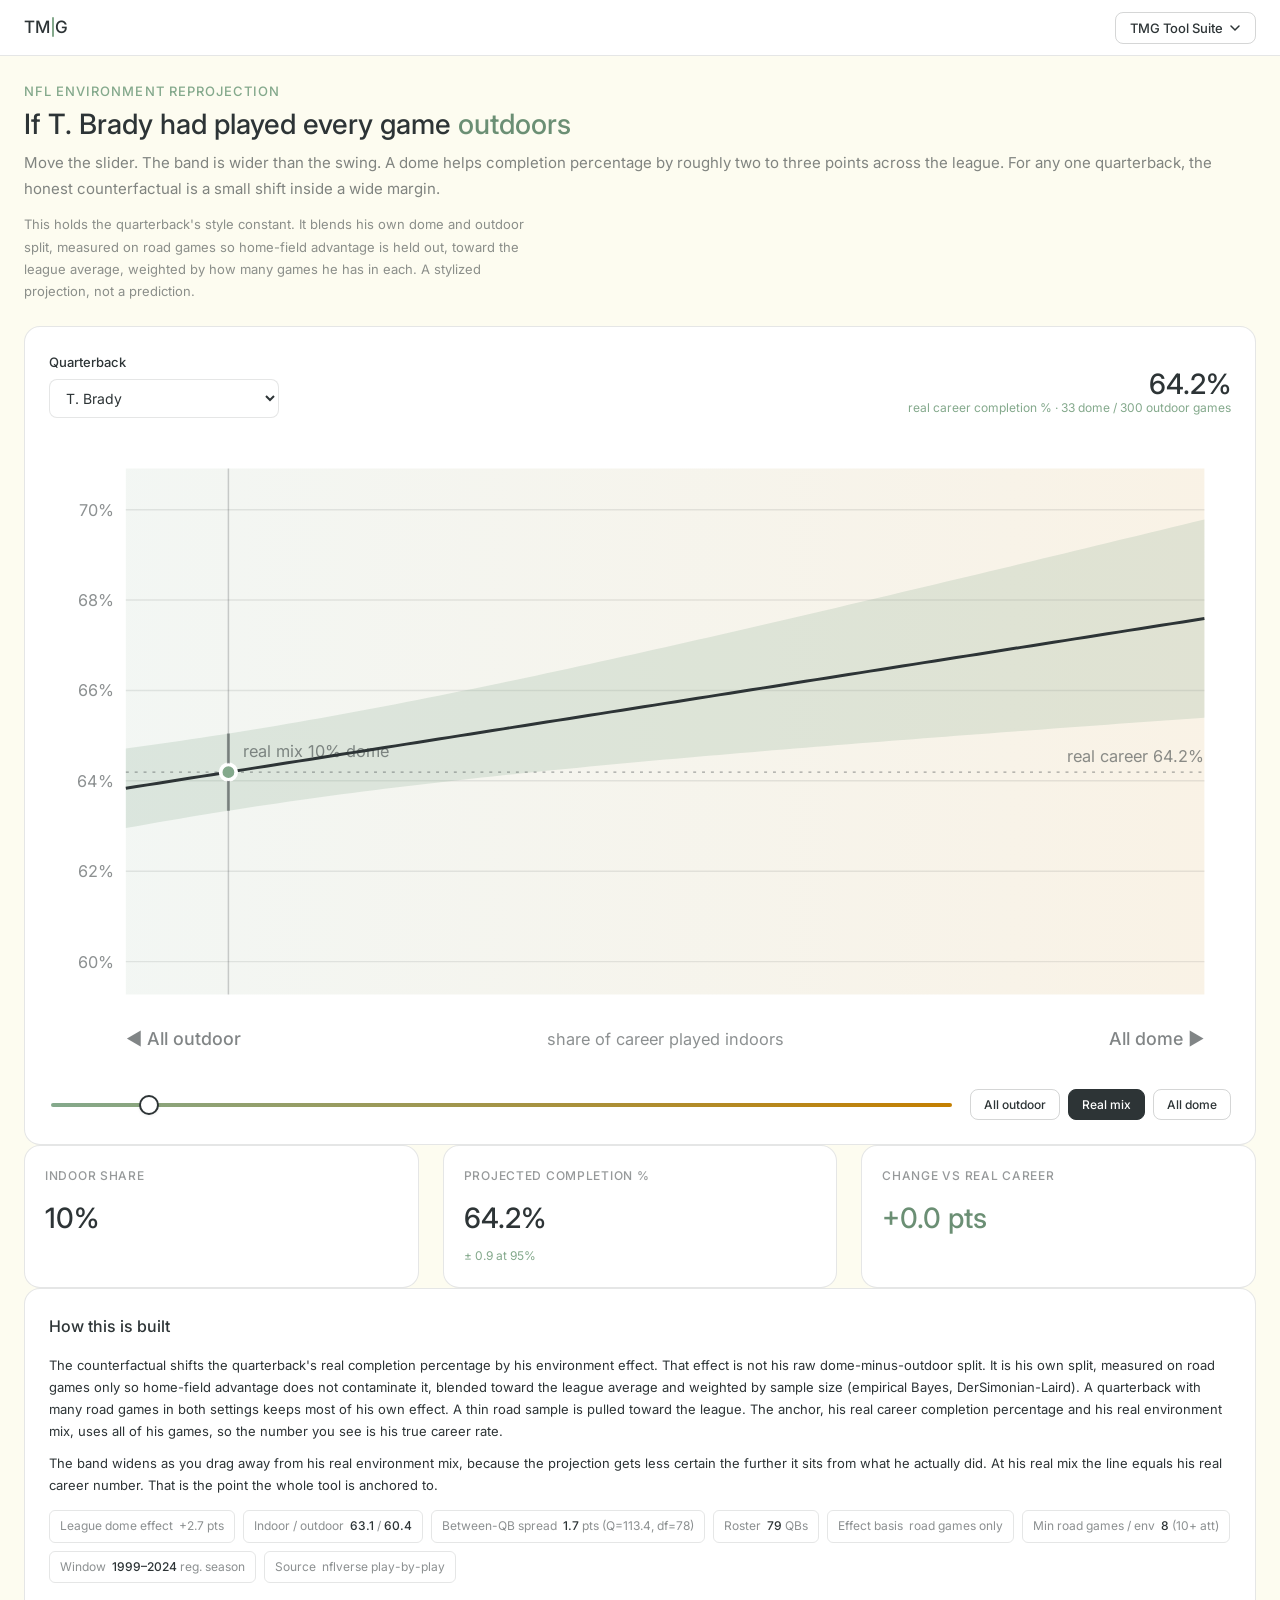
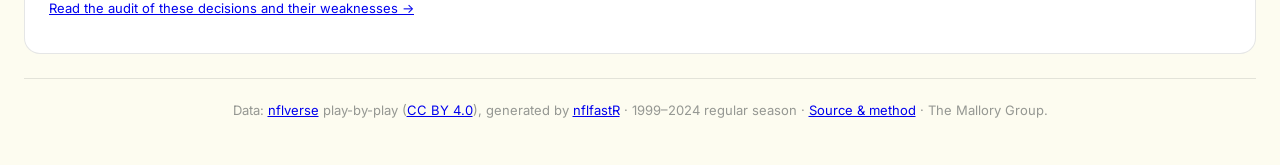
==== commit 08d7327a: "Update index.html update index v1.1" ====
--- a/index.html
+++ b/index.html
@@ -106,14 +106,11 @@
 .tmg-nav {
   position: sticky; top: 0; z-index: 100;
   background: var(--tmg-white); border-bottom: var(--tmg-border);
-  padding: 0 24px; min-height: 56px;
-  display: grid; grid-template-columns: 1fr auto 1fr;
-  align-items: center; column-gap: 24px;
-  overflow-x: auto;
+  padding: 0 24px; height: 56px;
+  display: flex; align-items: center; justify-content: space-between;
 }
 
 .tmg-logo {
-  justify-self: start;
   display: flex; align-items: center;
   font-size: 17px; font-weight: 500; letter-spacing: 0.02em;
   color: var(--tmg-charcoal); text-decoration: none;
@@ -124,48 +121,13 @@
   background: var(--tmg-sage); border-radius: 2px; margin: 0 1px;
 }
 
-.tmg-page-nav {
-  justify-self: center;
-  display: flex;
-  align-items: center;
-  gap: 10px;
-}
-
-.tmg-page-nav a {
-  display: inline-flex;
-  align-items: center;
-  justify-content: center;
-  padding: 7px 12px;
-  border-radius: var(--tmg-btn-radius);
-  border: 1px solid transparent;
-  font-size: 13px;
-  font-weight: 500;
-  color: var(--tmg-charcoal);
-  text-decoration: none;
-  white-space: nowrap;
-  transition: background 0.15s, border-color 0.15s, color 0.15s;
-}
-
-.tmg-page-nav a:hover {
-  background: rgba(132,169,140,0.10);
-  border-color: rgba(132,169,140,0.40);
-  color: var(--tmg-sage-hover);
-}
-
-.tmg-page-nav a[aria-current="page"] {
-  background: var(--tmg-charcoal);
-  border-color: var(--tmg-charcoal);
-  color: var(--tmg-white);
-}
-
-.tmg-dropdown-wrap { position: relative; justify-self: end; }
+.tmg-dropdown-wrap { position: relative; }
 
 .tmg-dropdown-btn {
   background: transparent; border: 1px solid rgba(45,52,54,0.20);
   border-radius: var(--tmg-btn-radius); padding: 7px 14px;
   font-size: 13px; font-weight: 500; color: var(--tmg-charcoal);
   cursor: pointer; display: inline-flex; align-items: center; gap: 6px;
-  white-space: nowrap;
   font-family: inherit; transition: background 0.15s;
 }
 .tmg-dropdown-btn:hover,
@@ -190,22 +152,6 @@
 }
 .tmg-dropdown-menu a:hover          { background: rgba(132,169,140,0.12); color: var(--tmg-sage-hover); }
 .tmg-dropdown-menu a:focus-visible  { outline: 2px solid var(--tmg-sage); outline-offset: -2px; border-radius: 6px; }
-
-@media (max-width: 900px) {
-  .tmg-nav {
-    grid-template-columns: auto 1fr auto;
-    column-gap: 12px;
-    padding: 0 16px;
-  }
-
-  .tmg-page-nav { gap: 8px; }
-
-  .tmg-page-nav a,
-  .tmg-dropdown-btn {
-    font-size: 12px;
-    padding: 6px 10px;
-  }
-}
 
 
 /* ── 5. Layout ─────────────────────────────────────────────── */
@@ -334,7 +280,7 @@
   .env       { color: var(--tmg-warning); }   /* dome */
   .env.out   { color: var(--tmg-sage-hover); } /* outdoor */
 
-  .assume { font-size: 13px; color: rgba(45,52,54,0.55); max-width: none; margin: 12px 0 0; }
+  .assume { font-size: 13px; color: rgba(45,52,54,0.55); max-width: 64ch; margin: 12px 0 0; }
 
   .controls { display: flex; flex-wrap: wrap; gap: 16px 24px; align-items: flex-end; margin-bottom: 18px; }
   .field    { min-width: 230px; }
@@ -382,10 +328,6 @@
     <span>TM</span>
     <div class="tmg-logo-divider" aria-hidden="true"></div>
     <span>G</span>
-  </div>
-  <div class="tmg-page-nav" aria-label="Page navigation">
-    <a href="index.html" aria-current="page">Tool</a>
-    <a href="audit.html">Audit</a>
   </div>
   <div class="tmg-dropdown-wrap">
     <button class="tmg-dropdown-btn" id="tmgDdBtn"
@@ -467,7 +409,7 @@
     <p class="tmg-body-sm" style="margin-top:14px"><a href="audit.html">Read the audit of these decisions and their weaknesses &#8594;</a></p>
   </div>
 
-  <footer class="tmg-footer">Data: nflverse play-by-play, 1999&ndash;2024 regular season. The Mallory Group.</footer>
+  <footer class="tmg-footer">Data: <a href="https://github.com/nflverse/nflverse-data" target="_blank" rel="noreferrer">nflverse</a> play-by-play (<a href="https://creativecommons.org/licenses/by/4.0/" target="_blank" rel="noreferrer">CC BY 4.0</a>), generated by <a href="https://www.nflfastr.com/" target="_blank" rel="noreferrer">nflfastR</a> &middot; 1999&ndash;2024 regular season &middot; <a href="https://github.com/rmallorybpc/nfl-environment-reprojection" target="_blank" rel="noreferrer">Source &amp; method</a> &middot; The Mallory Group.</footer>
 </div>
 
 <script>
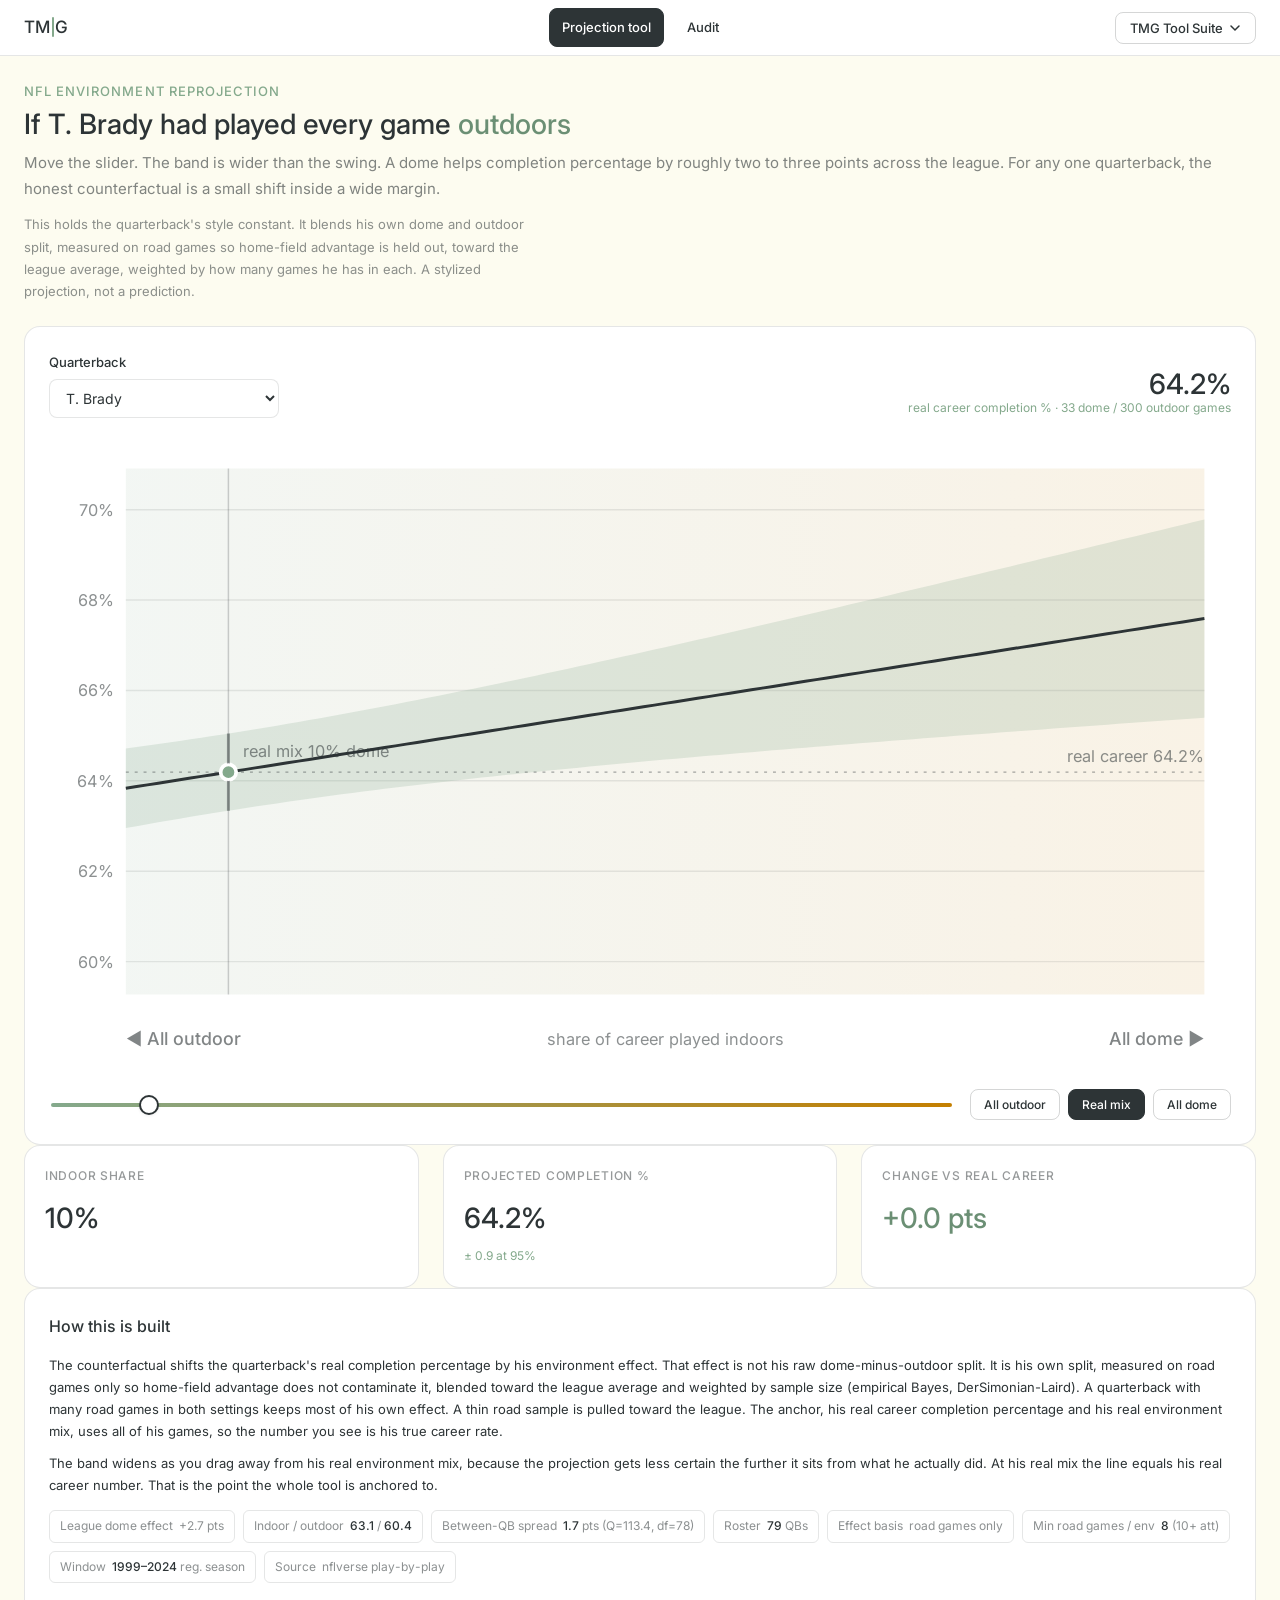
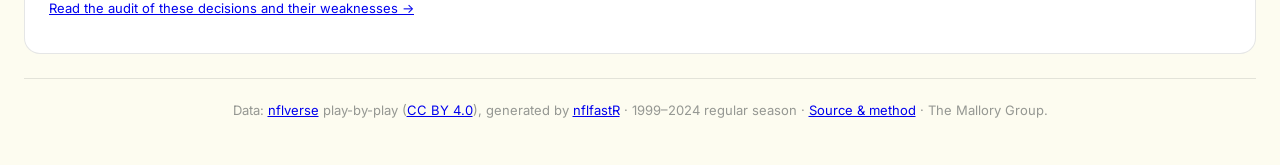
==== commit 8fa8af5d: "Add page navigation to audit and tool templates" ====
--- a/index.html
+++ b/index.html
@@ -106,11 +106,14 @@
 .tmg-nav {
   position: sticky; top: 0; z-index: 100;
   background: var(--tmg-white); border-bottom: var(--tmg-border);
-  padding: 0 24px; height: 56px;
-  display: flex; align-items: center; justify-content: space-between;
+  padding: 0 24px; min-height: 56px;
+  display: grid; grid-template-columns: 1fr auto 1fr;
+  align-items: center; column-gap: 24px;
+  overflow-x: auto;
 }
 
 .tmg-logo {
+  justify-self: start;
   display: flex; align-items: center;
   font-size: 17px; font-weight: 500; letter-spacing: 0.02em;
   color: var(--tmg-charcoal); text-decoration: none;
@@ -121,13 +124,48 @@
   background: var(--tmg-sage); border-radius: 2px; margin: 0 1px;
 }
 
-.tmg-dropdown-wrap { position: relative; }
+.tmg-page-nav {
+  justify-self: center;
+  display: flex;
+  align-items: center;
+  gap: 10px;
+}
+
+.tmg-page-nav a {
+  display: inline-flex;
+  align-items: center;
+  justify-content: center;
+  padding: 7px 12px;
+  border-radius: var(--tmg-btn-radius);
+  border: 1px solid transparent;
+  font-size: 13px;
+  font-weight: 500;
+  color: var(--tmg-charcoal);
+  text-decoration: none;
+  white-space: nowrap;
+  transition: background 0.15s, border-color 0.15s, color 0.15s;
+}
+
+.tmg-page-nav a:hover {
+  background: rgba(132,169,140,0.10);
+  border-color: rgba(132,169,140,0.40);
+  color: var(--tmg-sage-hover);
+}
+
+.tmg-page-nav a[aria-current="page"] {
+  background: var(--tmg-charcoal);
+  border-color: var(--tmg-charcoal);
+  color: var(--tmg-white);
+}
+
+.tmg-dropdown-wrap { position: relative; justify-self: end; }
 
 .tmg-dropdown-btn {
   background: transparent; border: 1px solid rgba(45,52,54,0.20);
   border-radius: var(--tmg-btn-radius); padding: 7px 14px;
   font-size: 13px; font-weight: 500; color: var(--tmg-charcoal);
   cursor: pointer; display: inline-flex; align-items: center; gap: 6px;
+  white-space: nowrap;
   font-family: inherit; transition: background 0.15s;
 }
 .tmg-dropdown-btn:hover,
@@ -152,6 +190,22 @@
 }
 .tmg-dropdown-menu a:hover          { background: rgba(132,169,140,0.12); color: var(--tmg-sage-hover); }
 .tmg-dropdown-menu a:focus-visible  { outline: 2px solid var(--tmg-sage); outline-offset: -2px; border-radius: 6px; }
+
+@media (max-width: 900px) {
+  .tmg-nav {
+    grid-template-columns: auto 1fr auto;
+    column-gap: 12px;
+    padding: 0 16px;
+  }
+
+  .tmg-page-nav { gap: 8px; }
+
+  .tmg-page-nav a,
+  .tmg-dropdown-btn {
+    font-size: 12px;
+    padding: 6px 10px;
+  }
+}
 
 
 /* ── 5. Layout ─────────────────────────────────────────────── */
@@ -328,6 +382,10 @@
     <span>TM</span>
     <div class="tmg-logo-divider" aria-hidden="true"></div>
     <span>G</span>
+  </div>
+  <div class="tmg-page-nav" aria-label="Page navigation">
+    <a href="index.html" aria-current="page">Projection tool</a>
+    <a href="audit.html">Audit</a>
   </div>
   <div class="tmg-dropdown-wrap">
     <button class="tmg-dropdown-btn" id="tmgDdBtn"
@@ -1802,7 +1860,8 @@
    "rd_out": 14
   }
  ]
-};
+}
+;
 const Z = 1.96;
 const fmtPct = x => (x*100).toFixed(1);
 const prettyName = n => n.replace(/^([A-Z])\.(?=[A-Z])/, "$1. ");
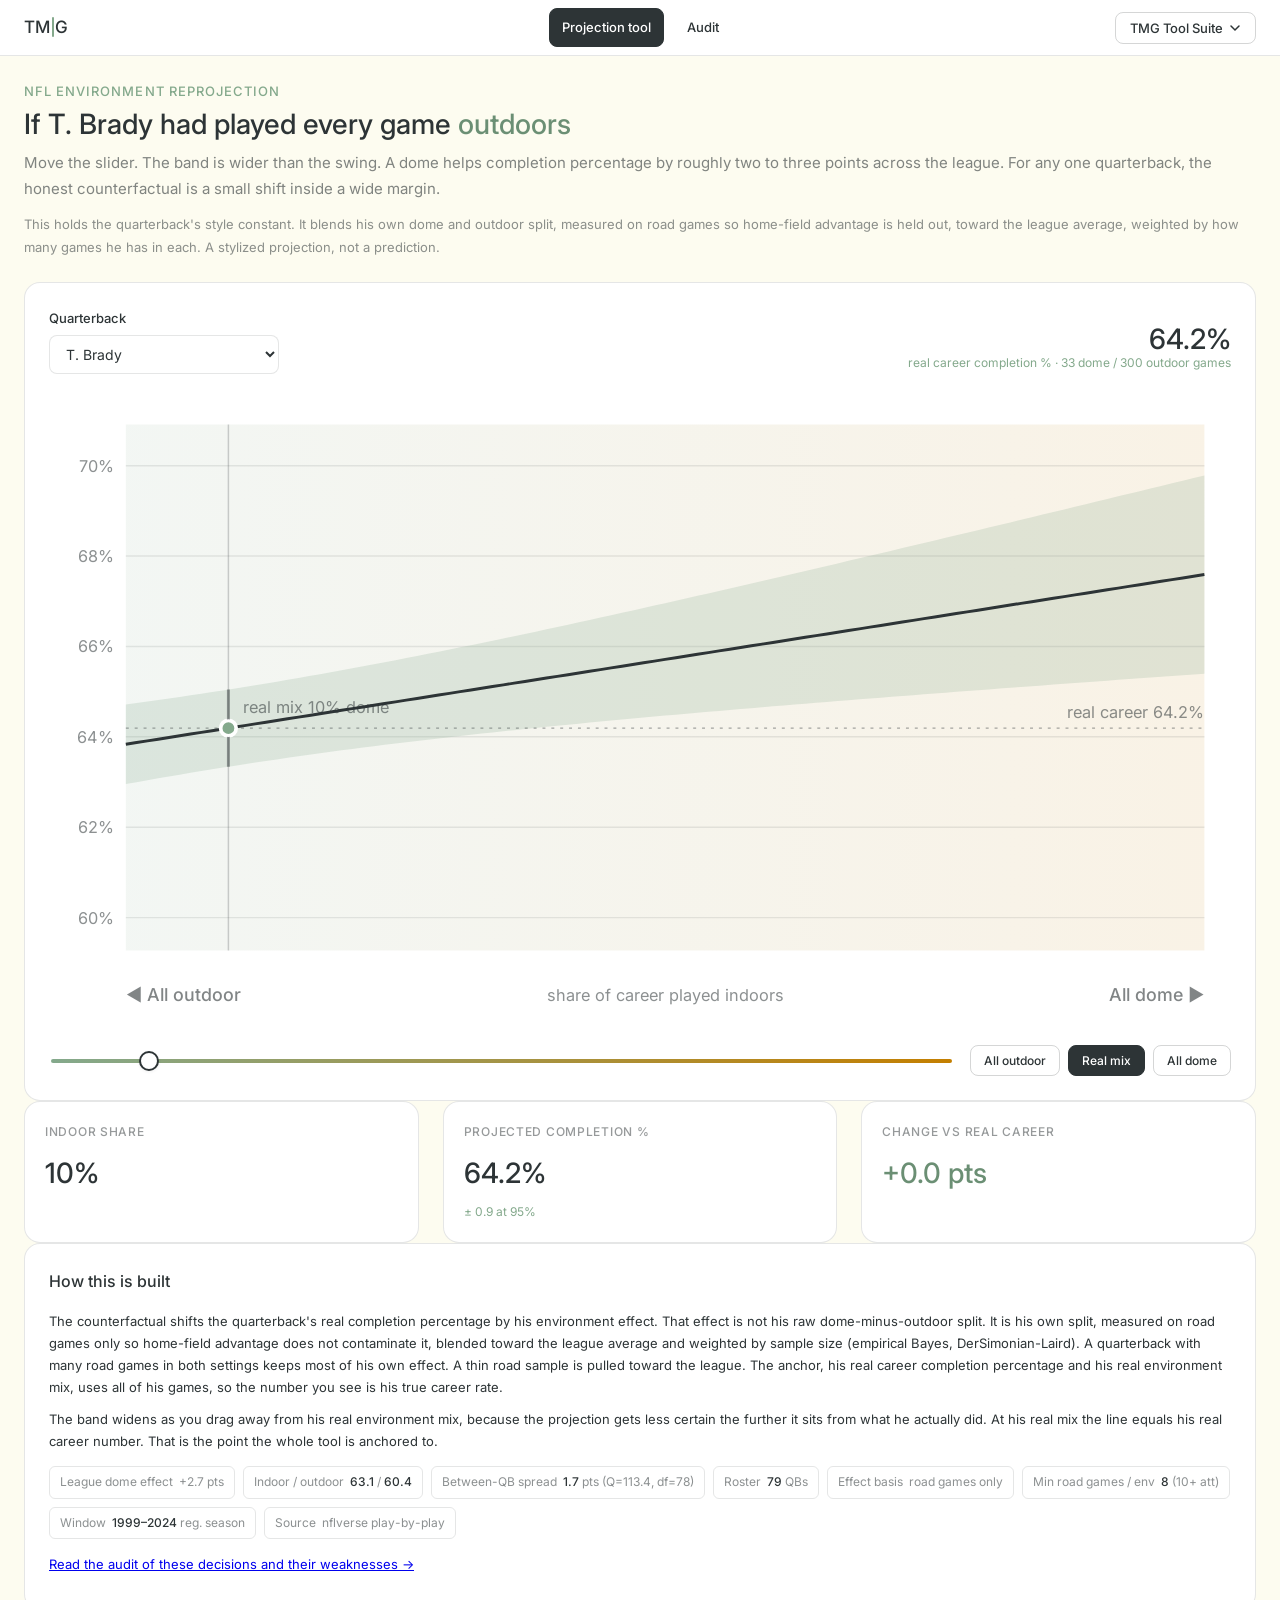
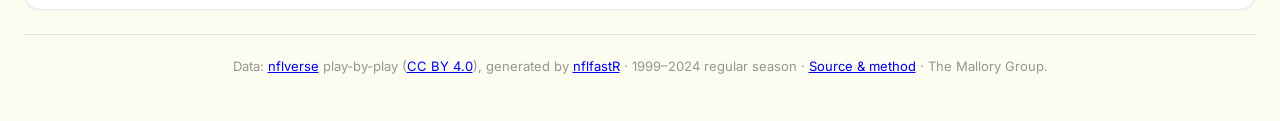
==== commit d3f8468c: "Remove max-width from .assume class in index.html and tool_template.html" ====
--- a/index.html
+++ b/index.html
@@ -334,7 +334,7 @@
   .env       { color: var(--tmg-warning); }   /* dome */
   .env.out   { color: var(--tmg-sage-hover); } /* outdoor */
 
-  .assume { font-size: 13px; color: rgba(45,52,54,0.55); max-width: 64ch; margin: 12px 0 0; }
+  .assume { font-size: 13px; color: rgba(45,52,54,0.55); margin: 12px 0 0; }
 
   .controls { display: flex; flex-wrap: wrap; gap: 16px 24px; align-items: flex-end; margin-bottom: 18px; }
   .field    { min-width: 230px; }
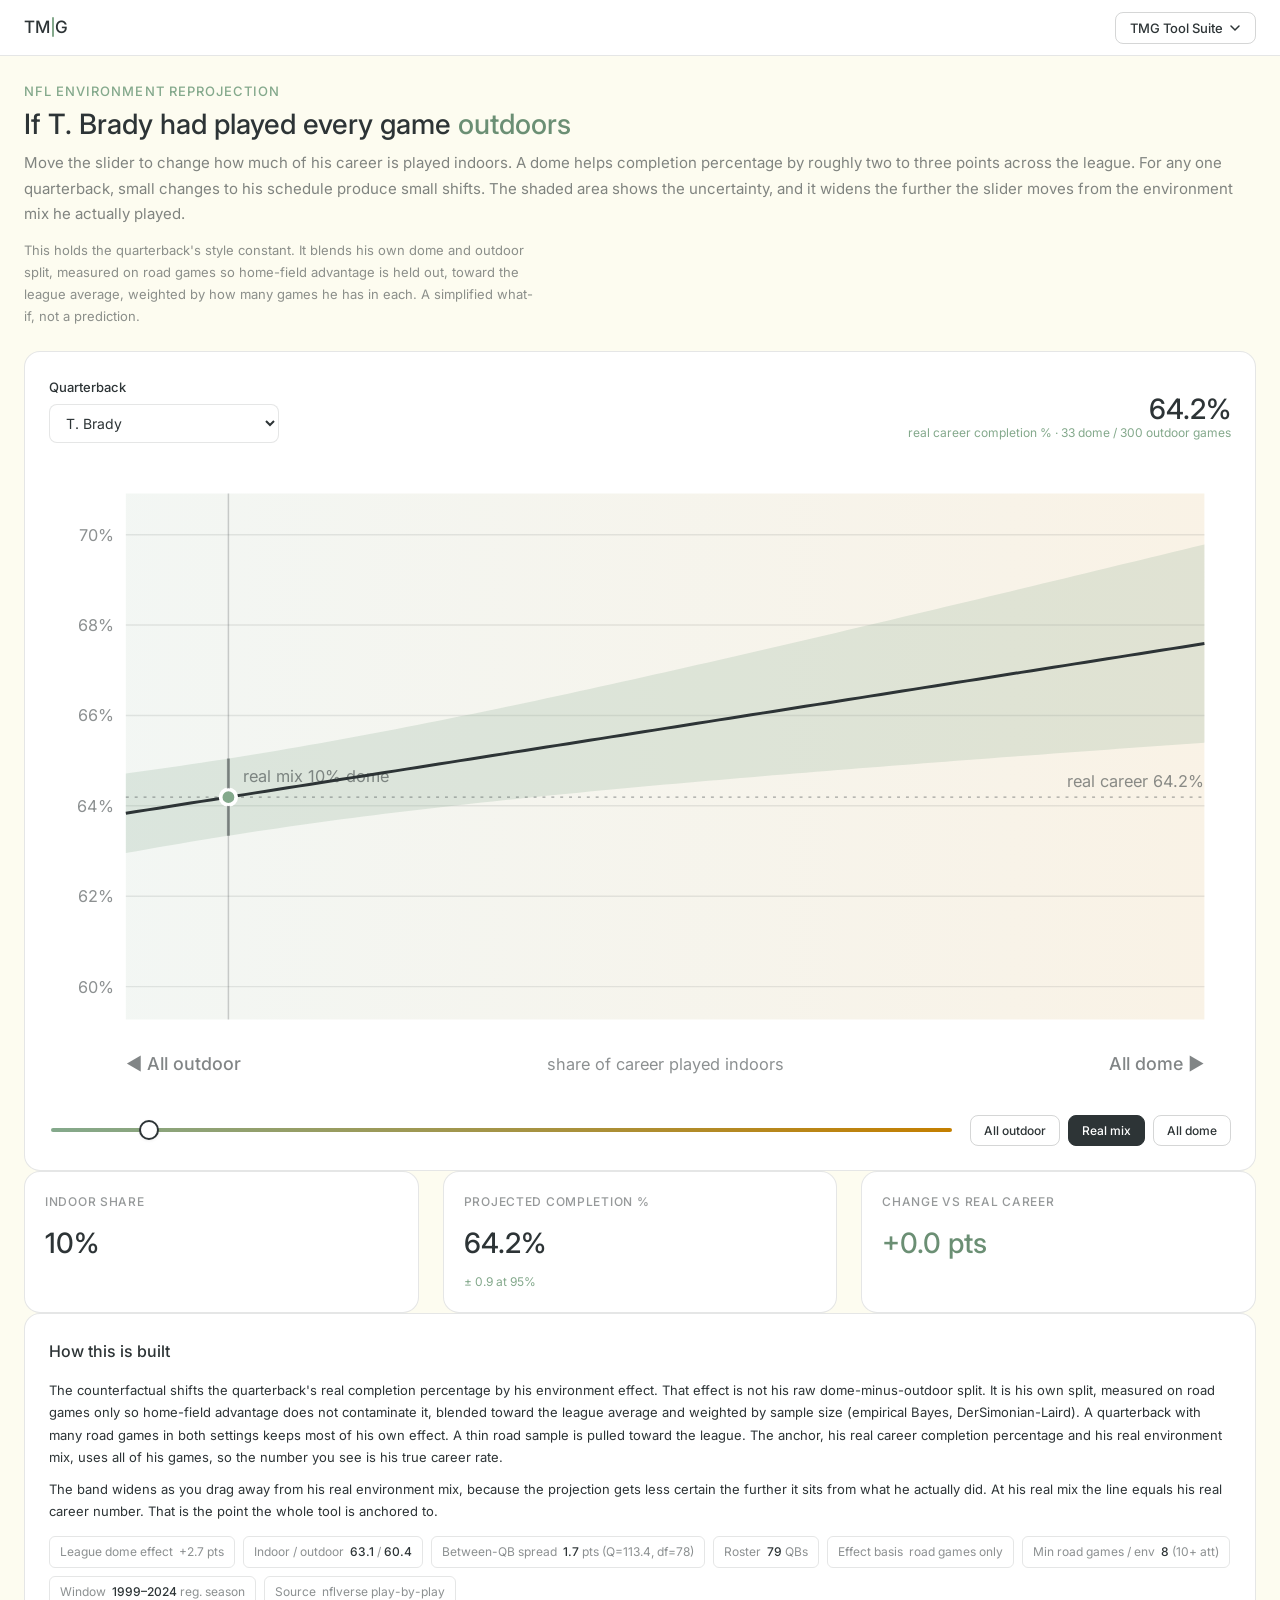
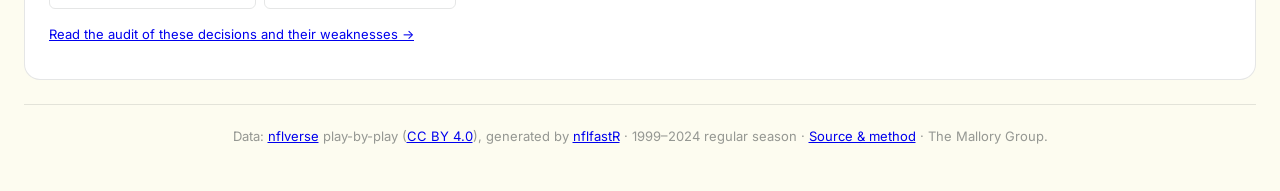
==== commit e70d86ae: "Update index.html update index v1.2" ====
--- a/index.html
+++ b/index.html
@@ -106,14 +106,11 @@
 .tmg-nav {
   position: sticky; top: 0; z-index: 100;
   background: var(--tmg-white); border-bottom: var(--tmg-border);
-  padding: 0 24px; min-height: 56px;
-  display: grid; grid-template-columns: 1fr auto 1fr;
-  align-items: center; column-gap: 24px;
-  overflow-x: auto;
+  padding: 0 24px; height: 56px;
+  display: flex; align-items: center; justify-content: space-between;
 }
 
 .tmg-logo {
-  justify-self: start;
   display: flex; align-items: center;
   font-size: 17px; font-weight: 500; letter-spacing: 0.02em;
   color: var(--tmg-charcoal); text-decoration: none;
@@ -124,48 +121,13 @@
   background: var(--tmg-sage); border-radius: 2px; margin: 0 1px;
 }
 
-.tmg-page-nav {
-  justify-self: center;
-  display: flex;
-  align-items: center;
-  gap: 10px;
-}
-
-.tmg-page-nav a {
-  display: inline-flex;
-  align-items: center;
-  justify-content: center;
-  padding: 7px 12px;
-  border-radius: var(--tmg-btn-radius);
-  border: 1px solid transparent;
-  font-size: 13px;
-  font-weight: 500;
-  color: var(--tmg-charcoal);
-  text-decoration: none;
-  white-space: nowrap;
-  transition: background 0.15s, border-color 0.15s, color 0.15s;
-}
-
-.tmg-page-nav a:hover {
-  background: rgba(132,169,140,0.10);
-  border-color: rgba(132,169,140,0.40);
-  color: var(--tmg-sage-hover);
-}
-
-.tmg-page-nav a[aria-current="page"] {
-  background: var(--tmg-charcoal);
-  border-color: var(--tmg-charcoal);
-  color: var(--tmg-white);
-}
-
-.tmg-dropdown-wrap { position: relative; justify-self: end; }
+.tmg-dropdown-wrap { position: relative; }
 
 .tmg-dropdown-btn {
   background: transparent; border: 1px solid rgba(45,52,54,0.20);
   border-radius: var(--tmg-btn-radius); padding: 7px 14px;
   font-size: 13px; font-weight: 500; color: var(--tmg-charcoal);
   cursor: pointer; display: inline-flex; align-items: center; gap: 6px;
-  white-space: nowrap;
   font-family: inherit; transition: background 0.15s;
 }
 .tmg-dropdown-btn:hover,
@@ -190,22 +152,6 @@
 }
 .tmg-dropdown-menu a:hover          { background: rgba(132,169,140,0.12); color: var(--tmg-sage-hover); }
 .tmg-dropdown-menu a:focus-visible  { outline: 2px solid var(--tmg-sage); outline-offset: -2px; border-radius: 6px; }
-
-@media (max-width: 900px) {
-  .tmg-nav {
-    grid-template-columns: auto 1fr auto;
-    column-gap: 12px;
-    padding: 0 16px;
-  }
-
-  .tmg-page-nav { gap: 8px; }
-
-  .tmg-page-nav a,
-  .tmg-dropdown-btn {
-    font-size: 12px;
-    padding: 6px 10px;
-  }
-}
 
 
 /* ── 5. Layout ─────────────────────────────────────────────── */
@@ -334,7 +280,7 @@
   .env       { color: var(--tmg-warning); }   /* dome */
   .env.out   { color: var(--tmg-sage-hover); } /* outdoor */
 
-  .assume { font-size: 13px; color: rgba(45,52,54,0.55); margin: 12px 0 0; }
+  .assume { font-size: 13px; color: rgba(45,52,54,0.55); max-width: 64ch; margin: 12px 0 0; }
 
   .controls { display: flex; flex-wrap: wrap; gap: 16px 24px; align-items: flex-end; margin-bottom: 18px; }
   .field    { min-width: 230px; }
@@ -382,10 +328,6 @@
     <span>TM</span>
     <div class="tmg-logo-divider" aria-hidden="true"></div>
     <span>G</span>
-  </div>
-  <div class="tmg-page-nav" aria-label="Page navigation">
-    <a href="index.html" aria-current="page">Projection tool</a>
-    <a href="audit.html">Audit</a>
   </div>
   <div class="tmg-dropdown-wrap">
     <button class="tmg-dropdown-btn" id="tmgDdBtn"
@@ -417,8 +359,8 @@
   <div class="tmg-page-header">
     <p class="tmg-eyebrow">NFL environment reprojection</p>
     <h1 class="tmg-page-title" id="headline">If <span id="hl-name">Tom Brady</span> had played every game <span id="hl-env" class="env">in a dome</span></h1>
-    <p class="tmg-page-desc">Move the slider. The band is wider than the swing. A dome helps completion percentage by roughly two to three points across the league. For any one quarterback, the honest counterfactual is a small shift inside a wide margin.</p>
-    <p class="assume">This holds the quarterback's style constant. It blends his own dome and outdoor split, measured on road games so home-field advantage is held out, toward the league average, weighted by how many games he has in each. A stylized projection, not a prediction.</p>
+    <p class="tmg-page-desc">Move the slider to change how much of his career is played indoors. A dome helps completion percentage by roughly two to three points across the league. For any one quarterback, small changes to his schedule produce small shifts. The shaded area shows the uncertainty, and it widens the further the slider moves from the environment mix he actually played.</p>
+    <p class="assume">This holds the quarterback's style constant. It blends his own dome and outdoor split, measured on road games so home-field advantage is held out, toward the league average, weighted by how many games he has in each. A simplified what-if, not a prediction.</p>
   </div>
 
   <div class="tmg-card-wide" role="region" aria-label="Counterfactual completion chart">
@@ -1860,8 +1802,7 @@
    "rd_out": 14
   }
  ]
-}
-;
+};
 const Z = 1.96;
 const fmtPct = x => (x*100).toFixed(1);
 const prettyName = n => n.replace(/^([A-Z])\.(?=[A-Z])/, "$1. ");
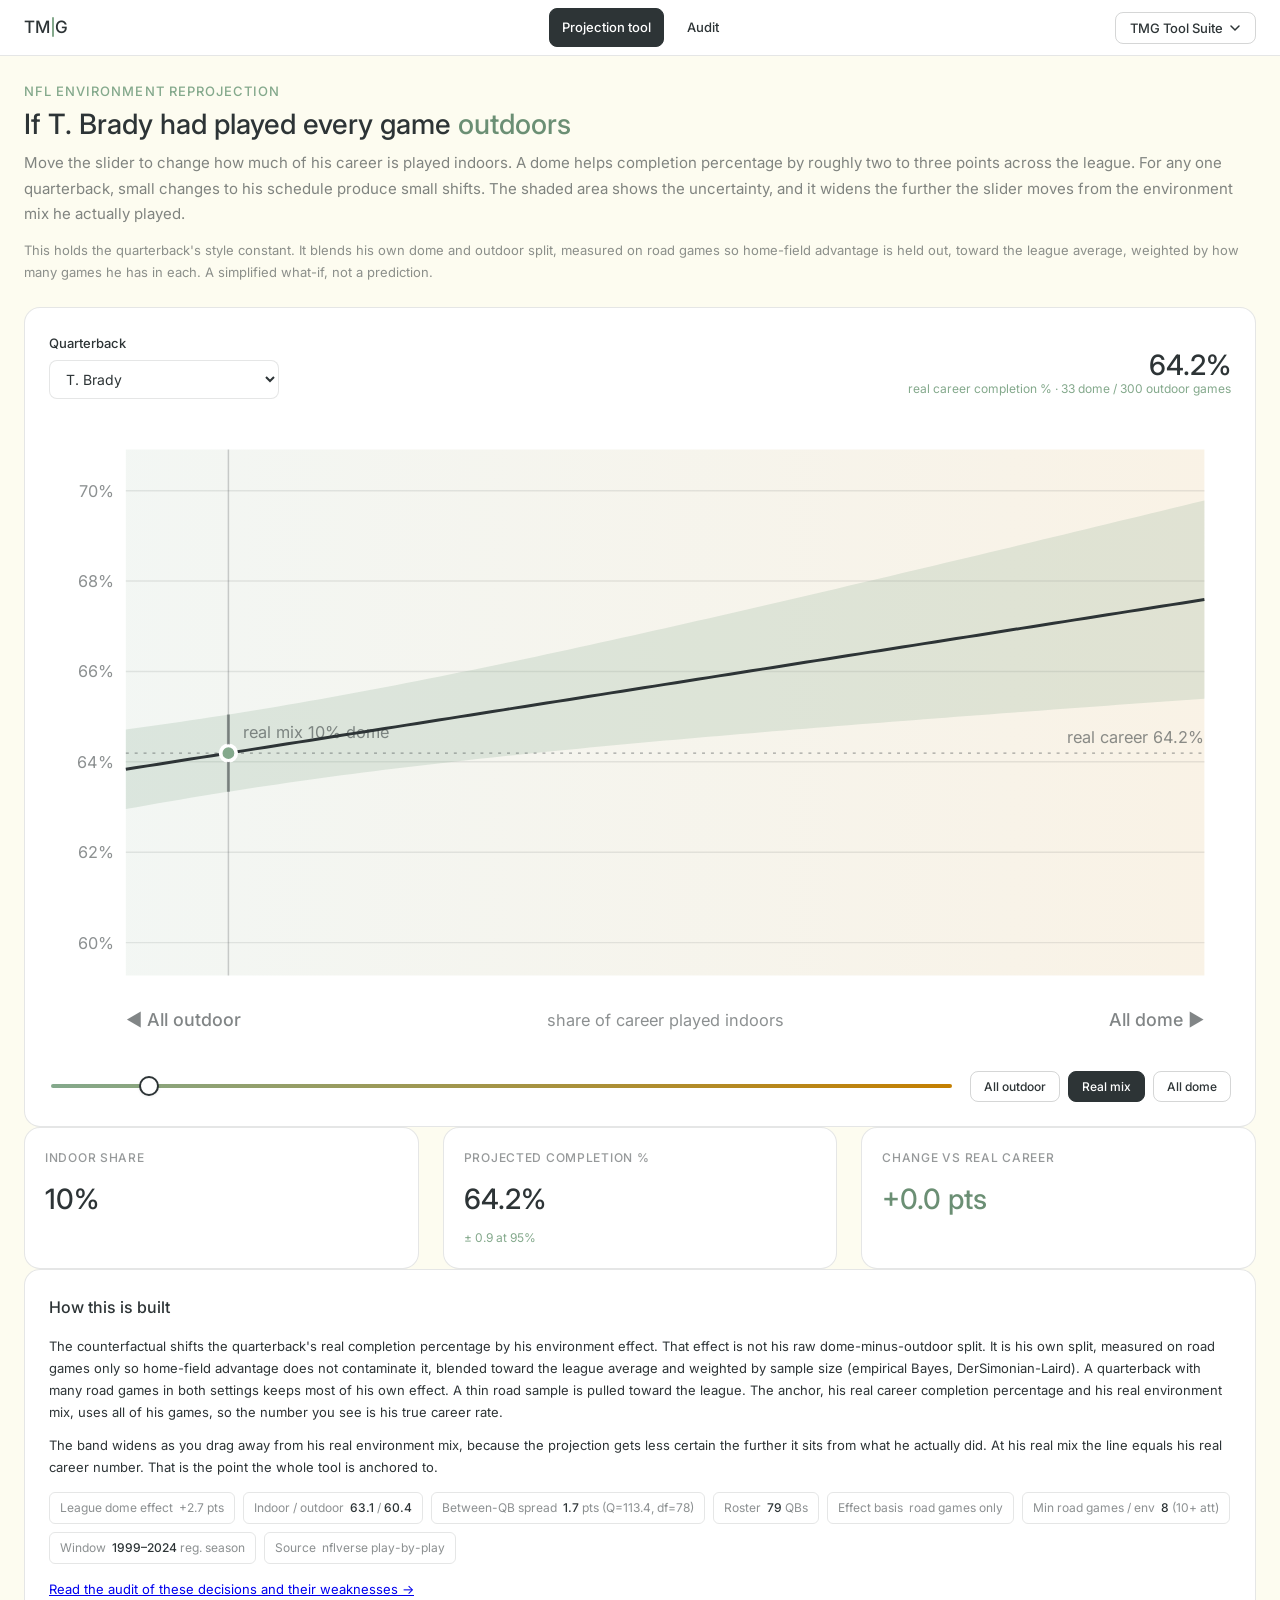
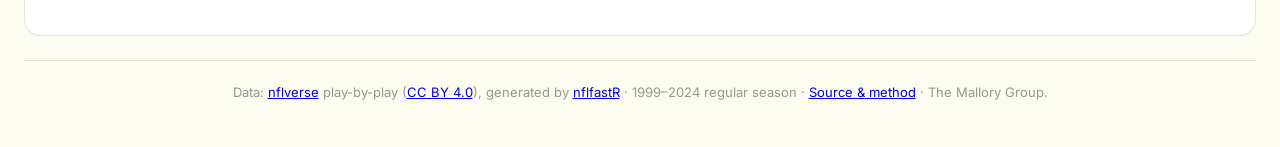
==== commit 968b0603: "Add page navigation to audit and tool templates" ====
--- a/index.html
+++ b/index.html
@@ -106,11 +106,14 @@
 .tmg-nav {
   position: sticky; top: 0; z-index: 100;
   background: var(--tmg-white); border-bottom: var(--tmg-border);
-  padding: 0 24px; height: 56px;
-  display: flex; align-items: center; justify-content: space-between;
+  padding: 0 24px; min-height: 56px;
+  display: grid; grid-template-columns: 1fr auto 1fr;
+  align-items: center; column-gap: 24px;
+  overflow-x: auto;
 }
 
 .tmg-logo {
+  justify-self: start;
   display: flex; align-items: center;
   font-size: 17px; font-weight: 500; letter-spacing: 0.02em;
   color: var(--tmg-charcoal); text-decoration: none;
@@ -121,13 +124,48 @@
   background: var(--tmg-sage); border-radius: 2px; margin: 0 1px;
 }
 
-.tmg-dropdown-wrap { position: relative; }
+.tmg-page-nav {
+  justify-self: center;
+  display: flex;
+  align-items: center;
+  gap: 10px;
+}
+
+.tmg-page-nav a {
+  display: inline-flex;
+  align-items: center;
+  justify-content: center;
+  padding: 7px 12px;
+  border-radius: var(--tmg-btn-radius);
+  border: 1px solid transparent;
+  font-size: 13px;
+  font-weight: 500;
+  color: var(--tmg-charcoal);
+  text-decoration: none;
+  white-space: nowrap;
+  transition: background 0.15s, border-color 0.15s, color 0.15s;
+}
+
+.tmg-page-nav a:hover {
+  background: rgba(132,169,140,0.10);
+  border-color: rgba(132,169,140,0.40);
+  color: var(--tmg-sage-hover);
+}
+
+.tmg-page-nav a[aria-current="page"] {
+  background: var(--tmg-charcoal);
+  border-color: var(--tmg-charcoal);
+  color: var(--tmg-white);
+}
+
+.tmg-dropdown-wrap { position: relative; justify-self: end; }
 
 .tmg-dropdown-btn {
   background: transparent; border: 1px solid rgba(45,52,54,0.20);
   border-radius: var(--tmg-btn-radius); padding: 7px 14px;
   font-size: 13px; font-weight: 500; color: var(--tmg-charcoal);
   cursor: pointer; display: inline-flex; align-items: center; gap: 6px;
+  white-space: nowrap;
   font-family: inherit; transition: background 0.15s;
 }
 .tmg-dropdown-btn:hover,
@@ -152,6 +190,22 @@
 }
 .tmg-dropdown-menu a:hover          { background: rgba(132,169,140,0.12); color: var(--tmg-sage-hover); }
 .tmg-dropdown-menu a:focus-visible  { outline: 2px solid var(--tmg-sage); outline-offset: -2px; border-radius: 6px; }
+
+@media (max-width: 900px) {
+  .tmg-nav {
+    grid-template-columns: auto 1fr auto;
+    column-gap: 12px;
+    padding: 0 16px;
+  }
+
+  .tmg-page-nav { gap: 8px; }
+
+  .tmg-page-nav a,
+  .tmg-dropdown-btn {
+    font-size: 12px;
+    padding: 6px 10px;
+  }
+}
 
 
 /* ── 5. Layout ─────────────────────────────────────────────── */
@@ -280,7 +334,7 @@
   .env       { color: var(--tmg-warning); }   /* dome */
   .env.out   { color: var(--tmg-sage-hover); } /* outdoor */
 
-  .assume { font-size: 13px; color: rgba(45,52,54,0.55); max-width: 64ch; margin: 12px 0 0; }
+  .assume { font-size: 13px; color: rgba(45,52,54,0.55); margin: 12px 0 0; }
 
   .controls { display: flex; flex-wrap: wrap; gap: 16px 24px; align-items: flex-end; margin-bottom: 18px; }
   .field    { min-width: 230px; }
@@ -328,6 +382,10 @@
     <span>TM</span>
     <div class="tmg-logo-divider" aria-hidden="true"></div>
     <span>G</span>
+  </div>
+  <div class="tmg-page-nav" aria-label="Page navigation">
+    <a href="index.html" aria-current="page">Projection tool</a>
+    <a href="audit.html">Audit</a>
   </div>
   <div class="tmg-dropdown-wrap">
     <button class="tmg-dropdown-btn" id="tmgDdBtn"
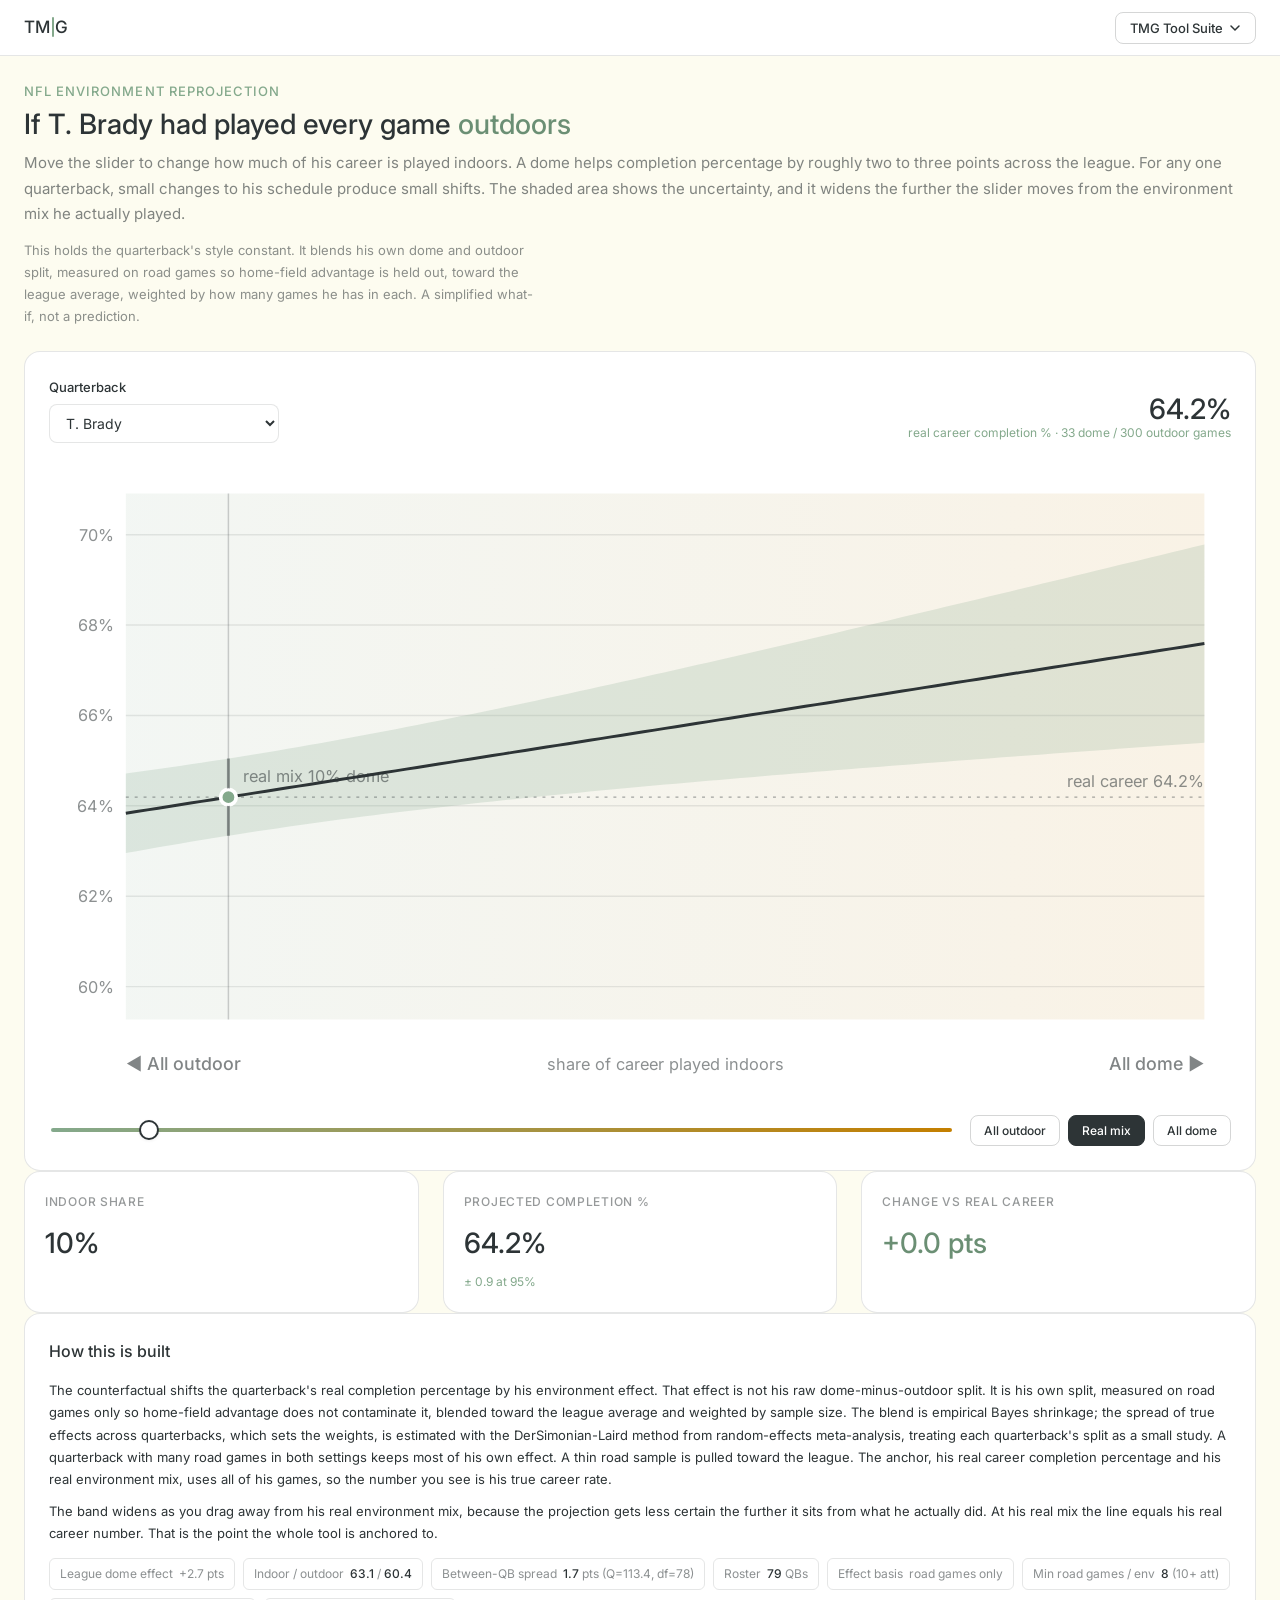
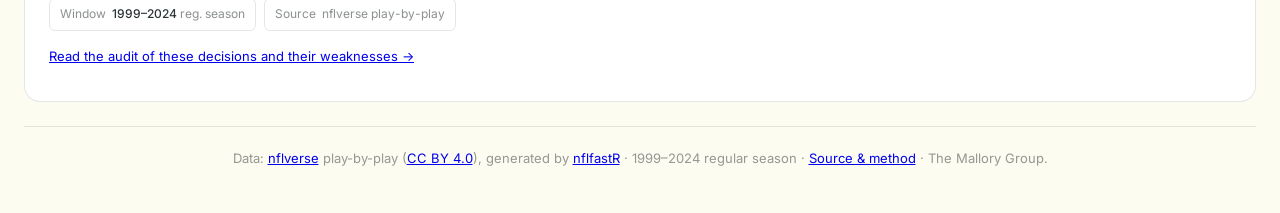
==== commit d591e9d5: "Update index.html update index v1.3" ====
--- a/index.html
+++ b/index.html
@@ -106,14 +106,11 @@
 .tmg-nav {
   position: sticky; top: 0; z-index: 100;
   background: var(--tmg-white); border-bottom: var(--tmg-border);
-  padding: 0 24px; min-height: 56px;
-  display: grid; grid-template-columns: 1fr auto 1fr;
-  align-items: center; column-gap: 24px;
-  overflow-x: auto;
+  padding: 0 24px; height: 56px;
+  display: flex; align-items: center; justify-content: space-between;
 }
 
 .tmg-logo {
-  justify-self: start;
   display: flex; align-items: center;
   font-size: 17px; font-weight: 500; letter-spacing: 0.02em;
   color: var(--tmg-charcoal); text-decoration: none;
@@ -124,48 +121,13 @@
   background: var(--tmg-sage); border-radius: 2px; margin: 0 1px;
 }
 
-.tmg-page-nav {
-  justify-self: center;
-  display: flex;
-  align-items: center;
-  gap: 10px;
-}
-
-.tmg-page-nav a {
-  display: inline-flex;
-  align-items: center;
-  justify-content: center;
-  padding: 7px 12px;
-  border-radius: var(--tmg-btn-radius);
-  border: 1px solid transparent;
-  font-size: 13px;
-  font-weight: 500;
-  color: var(--tmg-charcoal);
-  text-decoration: none;
-  white-space: nowrap;
-  transition: background 0.15s, border-color 0.15s, color 0.15s;
-}
-
-.tmg-page-nav a:hover {
-  background: rgba(132,169,140,0.10);
-  border-color: rgba(132,169,140,0.40);
-  color: var(--tmg-sage-hover);
-}
-
-.tmg-page-nav a[aria-current="page"] {
-  background: var(--tmg-charcoal);
-  border-color: var(--tmg-charcoal);
-  color: var(--tmg-white);
-}
-
-.tmg-dropdown-wrap { position: relative; justify-self: end; }
+.tmg-dropdown-wrap { position: relative; }
 
 .tmg-dropdown-btn {
   background: transparent; border: 1px solid rgba(45,52,54,0.20);
   border-radius: var(--tmg-btn-radius); padding: 7px 14px;
   font-size: 13px; font-weight: 500; color: var(--tmg-charcoal);
   cursor: pointer; display: inline-flex; align-items: center; gap: 6px;
-  white-space: nowrap;
   font-family: inherit; transition: background 0.15s;
 }
 .tmg-dropdown-btn:hover,
@@ -190,22 +152,6 @@
 }
 .tmg-dropdown-menu a:hover          { background: rgba(132,169,140,0.12); color: var(--tmg-sage-hover); }
 .tmg-dropdown-menu a:focus-visible  { outline: 2px solid var(--tmg-sage); outline-offset: -2px; border-radius: 6px; }
-
-@media (max-width: 900px) {
-  .tmg-nav {
-    grid-template-columns: auto 1fr auto;
-    column-gap: 12px;
-    padding: 0 16px;
-  }
-
-  .tmg-page-nav { gap: 8px; }
-
-  .tmg-page-nav a,
-  .tmg-dropdown-btn {
-    font-size: 12px;
-    padding: 6px 10px;
-  }
-}
 
 
 /* ── 5. Layout ─────────────────────────────────────────────── */
@@ -334,7 +280,7 @@
   .env       { color: var(--tmg-warning); }   /* dome */
   .env.out   { color: var(--tmg-sage-hover); } /* outdoor */
 
-  .assume { font-size: 13px; color: rgba(45,52,54,0.55); margin: 12px 0 0; }
+  .assume { font-size: 13px; color: rgba(45,52,54,0.55); max-width: 64ch; margin: 12px 0 0; }
 
   .controls { display: flex; flex-wrap: wrap; gap: 16px 24px; align-items: flex-end; margin-bottom: 18px; }
   .field    { min-width: 230px; }
@@ -382,10 +328,6 @@
     <span>TM</span>
     <div class="tmg-logo-divider" aria-hidden="true"></div>
     <span>G</span>
-  </div>
-  <div class="tmg-page-nav" aria-label="Page navigation">
-    <a href="index.html" aria-current="page">Projection tool</a>
-    <a href="audit.html">Audit</a>
   </div>
   <div class="tmg-dropdown-wrap">
     <button class="tmg-dropdown-btn" id="tmgDdBtn"
@@ -461,9 +403,9 @@
 
   <div class="tmg-card-wide method-note">
     <h2 class="tmg-card-title">How this is built</h2>
-    <p class="tmg-body-sm">The counterfactual shifts the quarterback's real completion percentage by his environment effect. That effect is not his raw dome-minus-outdoor split. It is his own split, measured on road games only so home-field advantage does not contaminate it, blended toward the league average and weighted by sample size (empirical Bayes, DerSimonian-Laird). A quarterback with many road games in both settings keeps most of his own effect. A thin road sample is pulled toward the league. The anchor, his real career completion percentage and his real environment mix, uses all of his games, so the number you see is his true career rate.</p>
+    <p class="tmg-body-sm">The counterfactual shifts the quarterback's real completion percentage by his environment effect. That effect is not his raw dome-minus-outdoor split. It is his own split, measured on road games only so home-field advantage does not contaminate it, blended toward the league average and weighted by sample size. The blend is empirical Bayes shrinkage; the spread of true effects across quarterbacks, which sets the weights, is estimated with the DerSimonian-Laird method from random-effects meta-analysis, treating each quarterback's split as a small study. A quarterback with many road games in both settings keeps most of his own effect. A thin road sample is pulled toward the league. The anchor, his real career completion percentage and his real environment mix, uses all of his games, so the number you see is his true career rate.</p>
     <p class="tmg-body-sm">The band widens as you drag away from his real environment mix, because the projection gets less certain the further it sits from what he actually did. At his real mix the line equals his real career number. That is the point the whole tool is anchored to.</p>
-    <div class="facts" id="facts"></div>
+    <div class="facts" id="facts"><span class="fact">League dome effect &nbsp;+2.7 pts</span><span class="fact">Indoor / outdoor &nbsp;<b>63.1</b> / <b>60.4</b></span><span class="fact">Between-QB spread &nbsp;<b>1.7</b> pts (Q=113.4, df=78)</span><span class="fact">Roster &nbsp;<b>79</b> QBs</span><span class="fact">Effect basis &nbsp;road games only</span><span class="fact">Min road games / env &nbsp;<b>8</b> (10+ att)</span><span class="fact">Window &nbsp;<b>1999&ndash;2024</b> reg. season</span><span class="fact">Source &nbsp;nflverse play-by-play</span></div>
     <p class="tmg-body-sm" style="margin-top:14px"><a href="audit.html">Read the audit of these decisions and their weaknesses &#8594;</a></p>
   </div>
 
@@ -2024,16 +1966,8 @@
   });
 });
 
-document.getElementById("facts").innerHTML = [
-  ["League dome effect","+"+(L.d_league*100).toFixed(1)+" pts"],
-  ["Indoor / outdoor","<b>"+fmtPct(L.c_in)+"</b> / <b>"+fmtPct(L.c_out)+"</b>"],
-  ["Between-QB spread","<b>"+(L.sd_between*100).toFixed(1)+"</b> pts (Q="+L.Q+", df="+L.Q_df+")"],
-  ["Roster","<b>"+MODEL.meta.n_players+"</b> QBs"],
-  ["Effect basis","road games only"],
-  ["Min road games / env","<b>"+MODEL.meta.min_games_per_env+"</b> (10+ att)"],
-  ["Window","<b>"+MODEL.meta.season_start+"&ndash;"+MODEL.meta.season_end+"</b> reg. season"],
-  ["Source","nflverse play-by-play"],
-].map(([k,v])=>'<span class="fact">'+k+" &nbsp;"+v+"</span>").join("");
+// Fact chips are baked into the HTML at build time (build_site.py), so the
+// key numbers are visible to crawlers and readers without JavaScript.
 
 loadPlayer(players[0]);
 </script>
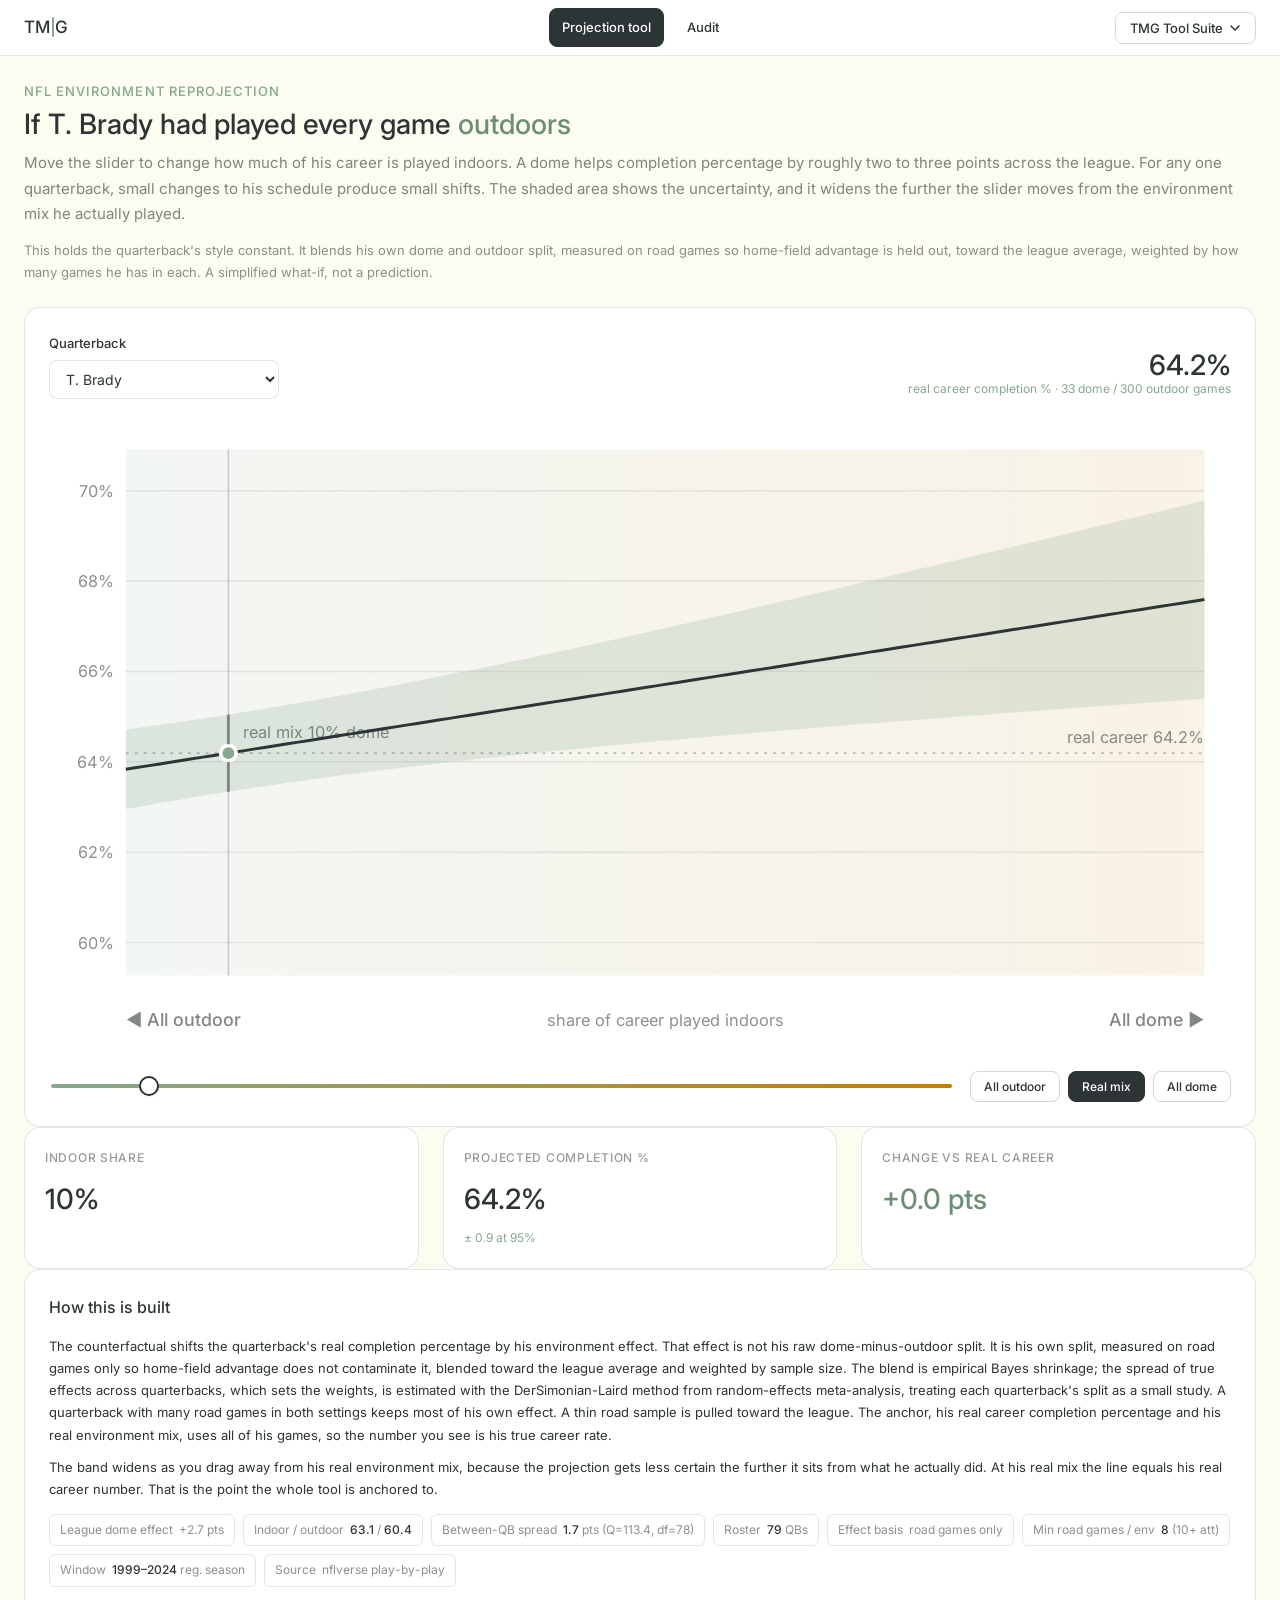
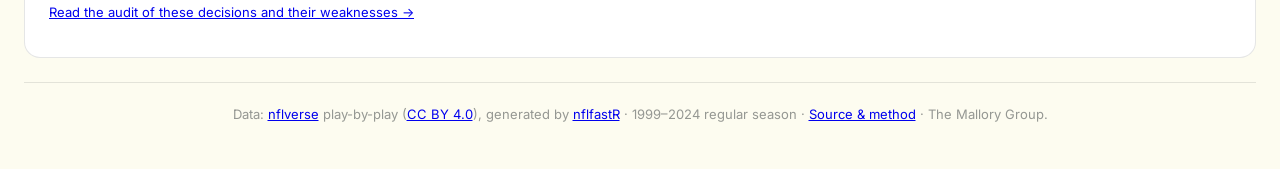
==== commit 44b5b312: "Update navigation layout and styles in audit.html and index.html" ====
--- a/index.html
+++ b/index.html
@@ -106,11 +106,14 @@
 .tmg-nav {
   position: sticky; top: 0; z-index: 100;
   background: var(--tmg-white); border-bottom: var(--tmg-border);
-  padding: 0 24px; height: 56px;
-  display: flex; align-items: center; justify-content: space-between;
+  padding: 0 24px; min-height: 56px;
+  display: grid; grid-template-columns: 1fr auto 1fr;
+  align-items: center; column-gap: 24px;
+  overflow-x: auto;
 }
 
 .tmg-logo {
+  justify-self: start;
   display: flex; align-items: center;
   font-size: 17px; font-weight: 500; letter-spacing: 0.02em;
   color: var(--tmg-charcoal); text-decoration: none;
@@ -121,13 +124,48 @@
   background: var(--tmg-sage); border-radius: 2px; margin: 0 1px;
 }
 
-.tmg-dropdown-wrap { position: relative; }
+.tmg-page-nav {
+  justify-self: center;
+  display: flex;
+  align-items: center;
+  gap: 10px;
+}
+
+.tmg-page-nav a {
+  display: inline-flex;
+  align-items: center;
+  justify-content: center;
+  padding: 7px 12px;
+  border-radius: var(--tmg-btn-radius);
+  border: 1px solid transparent;
+  font-size: 13px;
+  font-weight: 500;
+  color: var(--tmg-charcoal);
+  text-decoration: none;
+  white-space: nowrap;
+  transition: background 0.15s, border-color 0.15s, color 0.15s;
+}
+
+.tmg-page-nav a:hover {
+  background: rgba(132,169,140,0.10);
+  border-color: rgba(132,169,140,0.40);
+  color: var(--tmg-sage-hover);
+}
+
+.tmg-page-nav a[aria-current="page"] {
+  background: var(--tmg-charcoal);
+  border-color: var(--tmg-charcoal);
+  color: var(--tmg-white);
+}
+
+.tmg-dropdown-wrap { position: relative; justify-self: end; }
 
 .tmg-dropdown-btn {
   background: transparent; border: 1px solid rgba(45,52,54,0.20);
   border-radius: var(--tmg-btn-radius); padding: 7px 14px;
   font-size: 13px; font-weight: 500; color: var(--tmg-charcoal);
   cursor: pointer; display: inline-flex; align-items: center; gap: 6px;
+  white-space: nowrap;
   font-family: inherit; transition: background 0.15s;
 }
 .tmg-dropdown-btn:hover,
@@ -152,6 +190,22 @@
 }
 .tmg-dropdown-menu a:hover          { background: rgba(132,169,140,0.12); color: var(--tmg-sage-hover); }
 .tmg-dropdown-menu a:focus-visible  { outline: 2px solid var(--tmg-sage); outline-offset: -2px; border-radius: 6px; }
+
+@media (max-width: 900px) {
+  .tmg-nav {
+    grid-template-columns: auto 1fr auto;
+    column-gap: 12px;
+    padding: 0 16px;
+  }
+
+  .tmg-page-nav { gap: 8px; }
+
+  .tmg-page-nav a,
+  .tmg-dropdown-btn {
+    font-size: 12px;
+    padding: 6px 10px;
+  }
+}
 
 
 /* ── 5. Layout ─────────────────────────────────────────────── */
@@ -280,7 +334,7 @@
   .env       { color: var(--tmg-warning); }   /* dome */
   .env.out   { color: var(--tmg-sage-hover); } /* outdoor */
 
-  .assume { font-size: 13px; color: rgba(45,52,54,0.55); max-width: 64ch; margin: 12px 0 0; }
+  .assume { font-size: 13px; color: rgba(45,52,54,0.55); margin: 12px 0 0; }
 
   .controls { display: flex; flex-wrap: wrap; gap: 16px 24px; align-items: flex-end; margin-bottom: 18px; }
   .field    { min-width: 230px; }
@@ -328,6 +382,10 @@
     <span>TM</span>
     <div class="tmg-logo-divider" aria-hidden="true"></div>
     <span>G</span>
+  </div>
+  <div class="tmg-page-nav" aria-label="Page navigation">
+    <a href="index.html" aria-current="page">Projection tool</a>
+    <a href="audit.html">Audit</a>
   </div>
   <div class="tmg-dropdown-wrap">
     <button class="tmg-dropdown-btn" id="tmgDdBtn"
